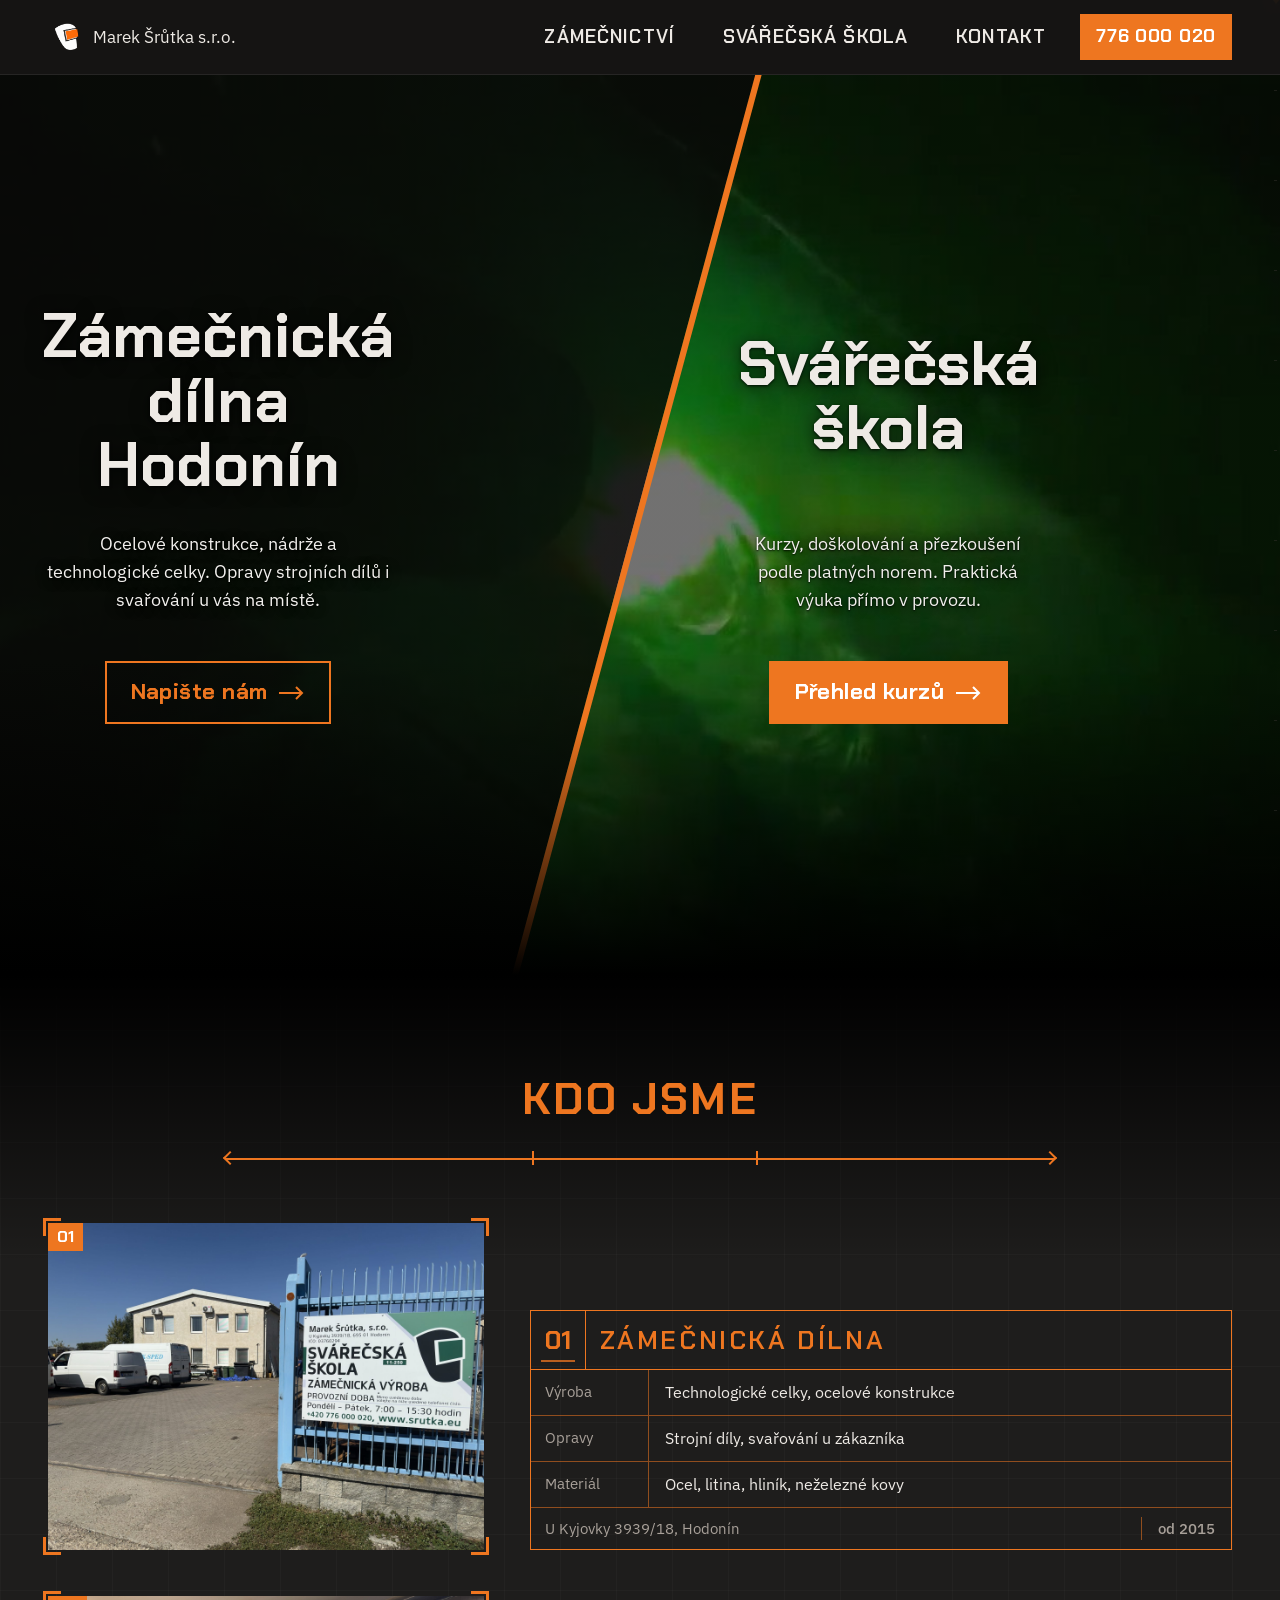
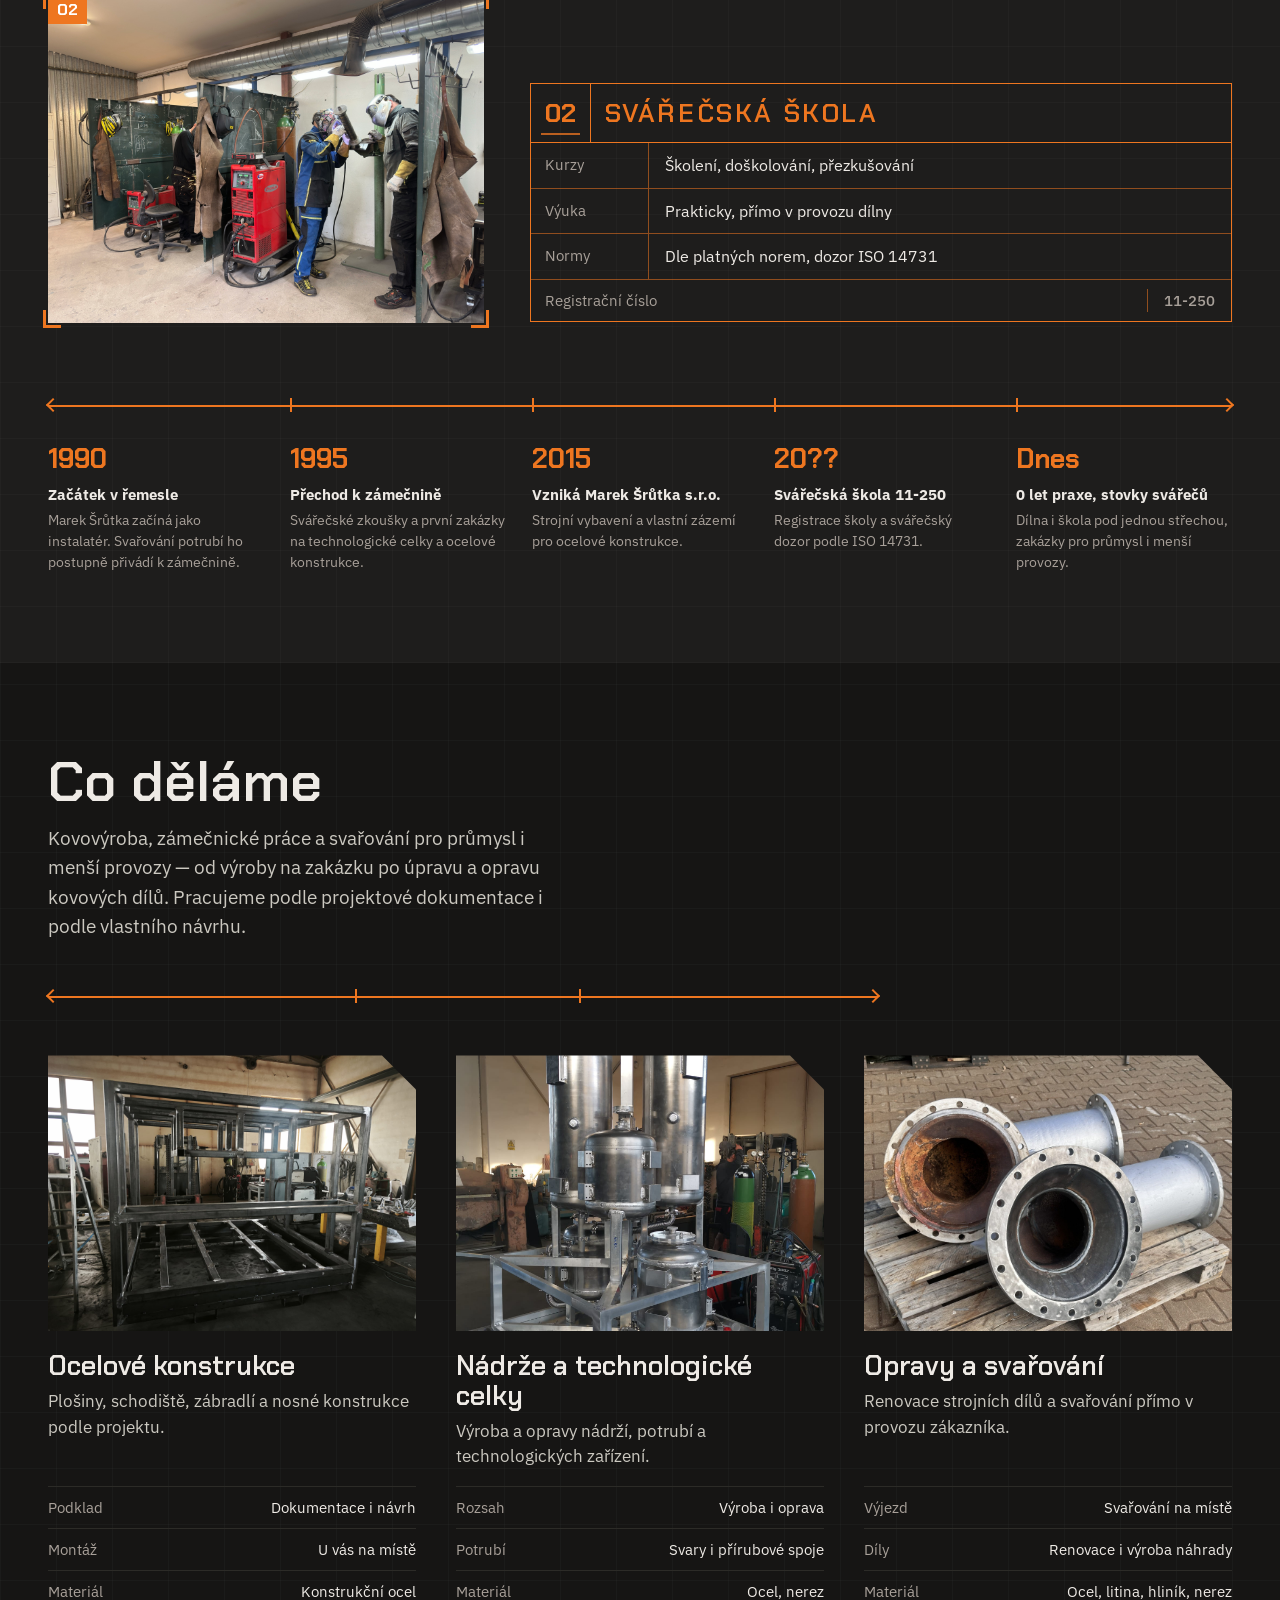
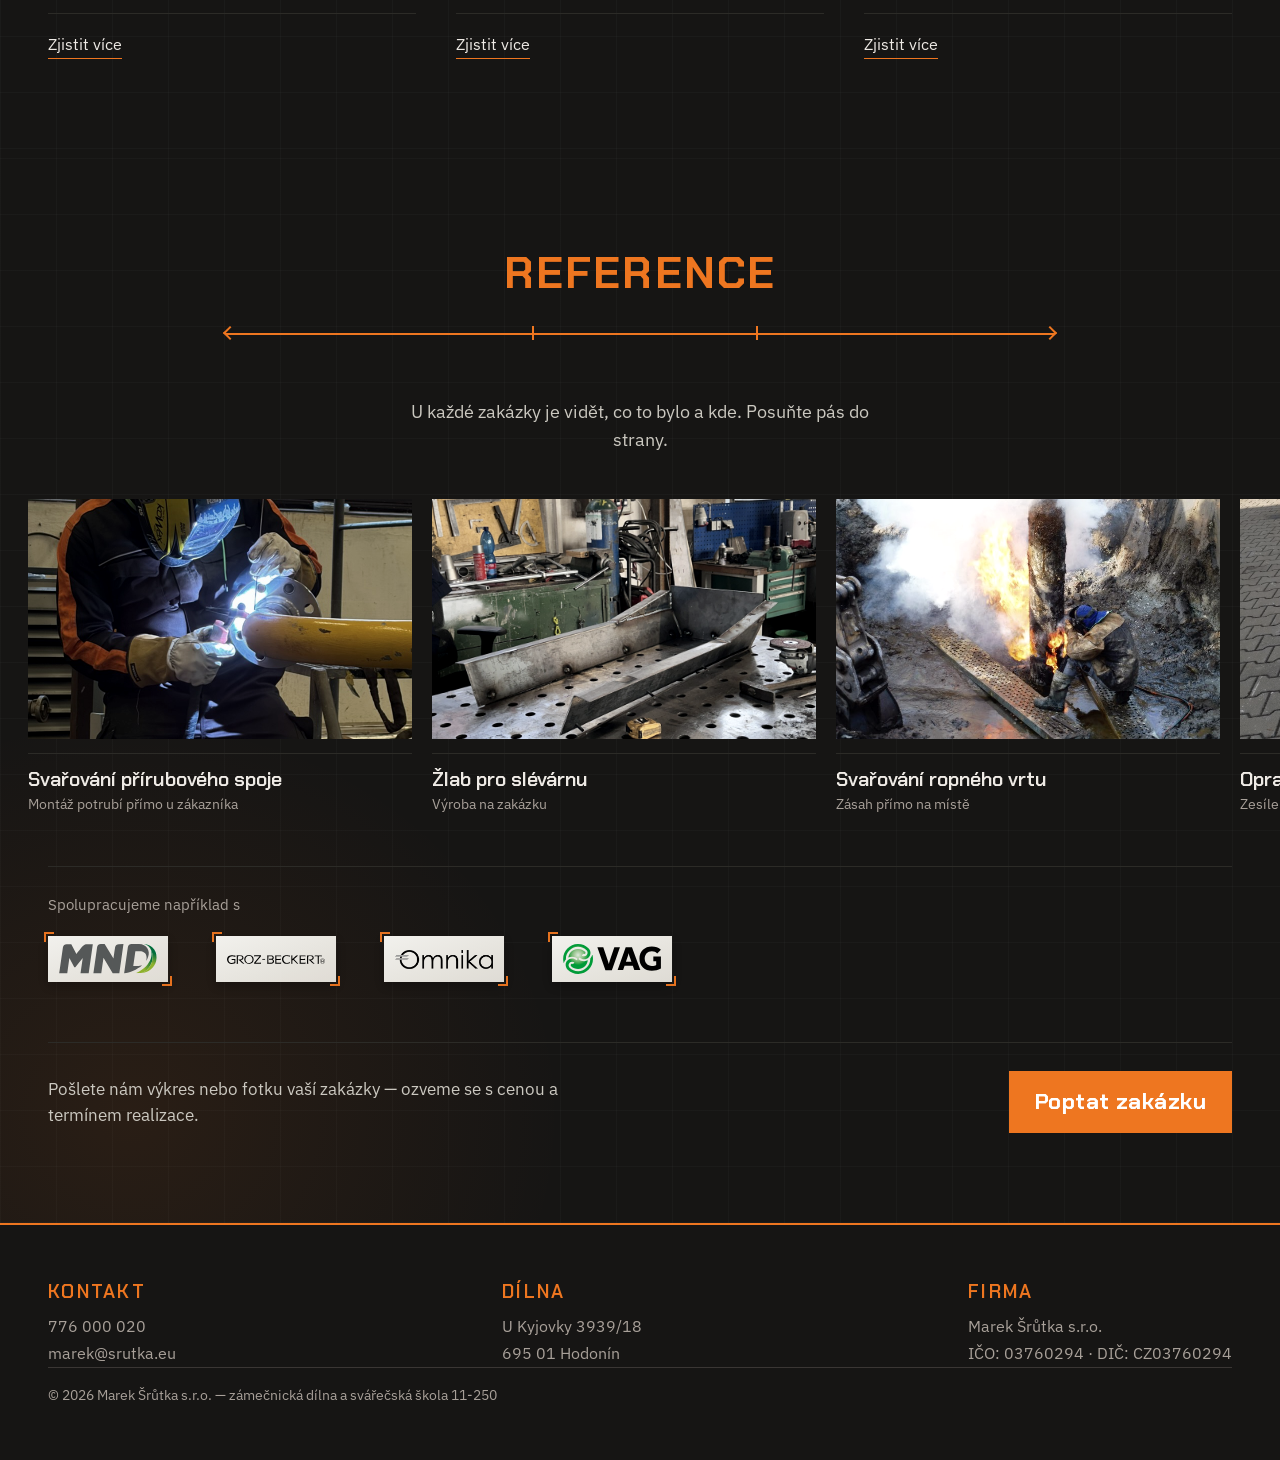
==== index.html @ 98b5f613 "Uklidit img/ a odstranit mrtvý kód - Smazat přesné duplicity souborů (nadrze.jpg, oprava-dilu.jpg,  " ====
<!DOCTYPE html>
<html lang="cs">
<head>
<meta charset="utf-8">
<meta name="viewport" content="width=device-width, initial-scale=1, viewport-fit=cover">
<title>Zámečnictví a svářečská škola Hodonín | Šrůtka</title>
<meta name="description" content="Kovovýroba a zámečnické práce v Hodoníně — ocelové konstrukce, svařování, opravy dílů. Svářečská škola 11-250: kurzy pro svářeče.">
<link rel="canonical" href="https://www.srutka.eu/">
<meta name="theme-color" content="#161514">
<link rel="icon" type="image/png" href="img/Logo.png">

<meta property="og:type" content="website">
<meta property="og:site_name" content="Marek Šrůtka s.r.o.">
<meta property="og:locale" content="cs_CZ">
<meta property="og:url" content="https://www.srutka.eu/">
<meta property="og:title" content="Zámečnictví a svářečská škola Hodonín | Šrůtka">
<meta property="og:description" content="Kovovýroba a zámečnické práce v Hodoníně — ocelové konstrukce, svařování, opravy dílů. Svářečská škola 11-250: kurzy pro svářeče.">
<meta property="og:image" content="https://www.srutka.eu/img/Logo.png">
<meta name="twitter:card" content="summary">
<meta name="twitter:title" content="Zámečnictví a svářečská škola Hodonín | Šrůtka">
<meta name="twitter:description" content="Kovovýroba a zámečnické práce v Hodoníně — ocelové konstrukce, svařování, opravy dílů. Svářečská škola 11-250: kurzy pro svářeče.">
<meta name="twitter:image" content="https://www.srutka.eu/img/Logo.png">

<!-- Cloudflare Web Analytics -->
<script type='module' src='https://static.cloudflareinsights.com/beacon.min.js' data-cf-beacon='{"token": "bf1dea98ed0c44e6bbb9d6b60c8ca3b7"}'></script>
<!-- End Cloudflare Web Analytics -->

<link rel="preconnect" href="https://fonts.googleapis.com">
<link rel="preconnect" href="https://fonts.gstatic.com" crossorigin>
<link href="https://fonts.googleapis.com/css2?family=Chakra+Petch:wght@500;600;700&family=IBM+Plex+Sans:wght@400;500;600;700&display=swap" rel="stylesheet">

<link rel="stylesheet" href="css/style.css?v=37">

<script type="application/ld+json">
{
  "@context": "https://schema.org",
  "@type": "LocalBusiness",
  "@id": "https://www.srutka.eu/#organizace",
  "name": "Marek Šrůtka s.r.o.",
  "description": "Zámečnická dílna a svářečská škola v Hodoníně — ocelové konstrukce, nádrže a technologické celky, opravy strojních dílů, svařování u zákazníka, svářečské kurzy a zkoušky.",
  "url": "https://www.srutka.eu/",
  "telephone": "+420776000020",
  "email": "marek@srutka.eu",
  "image": "https://www.srutka.eu/img/Logo.png",
  "logo": "https://www.srutka.eu/img/Logo.png",
  "address": {
    "@type": "PostalAddress",
    "streetAddress": "U Kyjovky 3939/18",
    "addressLocality": "Hodonín",
    "postalCode": "695 01",
    "addressCountry": "CZ"
  },
  "geo": {
    "@type": "GeoCoordinates",
    "latitude": 48.845767909549245,
    "longitude": 17.090495115853198
  },
  "openingHoursSpecification": [
    {
      "@type": "OpeningHoursSpecification",
      "dayOfWeek": ["Monday", "Tuesday", "Wednesday", "Thursday", "Friday"],
      "opens": "07:00",
      "closes": "15:30"
    }
  ],
  "areaServed": [
    { "@type": "City", "name": "Hodonín" },
    { "@type": "City", "name": "Kyjov" },
    { "@type": "City", "name": "Břeclav" },
    { "@type": "City", "name": "Veselí nad Moravou" },
    { "@type": "City", "name": "Strážnice" },
    { "@type": "City", "name": "Dubňany" },
    { "@type": "City", "name": "Ratíškovice" }
  ],
  "founder": {
    "@type": "Person",
    "name": "Marek Šrůtka",
    "jobTitle": "Jednatel, mezinárodní svářečský technolog (IWT)"
  },
  "foundingDate": "2015",
  "taxID": "03760294",
  "vatID": "CZ03760294",
  "contactPoint": [
    {
      "@type": "ContactPoint",
      "telephone": "+420776000020",
      "email": "marek@srutka.eu",
      "contactType": "jednatel, vedoucí svářečské školy",
      "areaServed": "CZ",
      "availableLanguage": "Czech"
    },
    {
      "@type": "ContactPoint",
      "telephone": "+420728161442",
      "email": "radek.miklica@srutka.eu",
      "contactType": "vedoucí výroby",
      "areaServed": "CZ",
      "availableLanguage": "Czech"
    }
  ]
}
</script>
</head>

<body>

<div class="scroll-kota" aria-hidden="true">
  <div class="scroll-kota-track"></div>
  <div class="scroll-kota-fill"></div>
</div>

<header class="site-header">
  <div class="wrap header-inner">

    <a class="brand" href="#top">
      <img class="brand-mark" src="img/Logo.png" alt="Marek Šrůtka s.r.o.">
      <span>Marek Šrůtka<span class="brand-suffix"> s.r.o.</span></span>
    </a>

    <a class="phone" href="tel:+420776000020">776&nbsp;000&nbsp;020</a>

    <button class="nav-toggle" aria-expanded="false" aria-controls="nav">
      <span></span>
      <span class="visually-hidden">Menu</span>
    </button>

    <nav class="nav" id="nav">
      <a href="index.html#zamecnictvi">Zámečnictví</a>
      <a href="svarecska-skola.html">Svářečská škola</a>
      <a href="kontakt.html">Kontakt</a>
      <svg class="nav-dim" aria-hidden="true" focusable="false"></svg>
    </nav>

  </div>
</header>

<main id="top">

  <!-- ===================== HERO ===================== -->
  <section class="hero">
    <video class="hero-video" autoplay muted loop playsinline preload="auto" poster="img/hero-poster.jpg" src="img/0903_web.mp4"></video>
    <div class="hero-shade" aria-hidden="true"></div>
    <div class="wrap hero-inner">

      <div class="hero-col">
        <h1>Zámečnická dílna Hodonín</h1>
        <p>Ocelové konstrukce, nádrže a technologické celky. Opravy strojních dílů i svařování u vás na místě.</p>
        <a class="btn btn--ghost" href="kontakt.html">
          Napište nám
          <svg width="26" height="14" viewBox="0 0 26 14" fill="none" aria-hidden="true">
            <path d="M0 7h23M17 1l6 6-6 6" stroke="currentColor" stroke-width="2"/>
          </svg>
        </a>
      </div>

      <div class="hero-col hero-col--right">
        <h2>Svářečská škola</h2>
        <p>Kurzy, doškolování a přezkoušení podle platných norem. Praktická výuka přímo v provozu.</p>
        <a class="btn btn--solid" href="svarecska-skola.html">
          Přehled kurzů
          <svg width="26" height="14" viewBox="0 0 26 14" fill="none" aria-hidden="true">
            <path d="M0 7h23M17 1l6 6-6 6" stroke="currentColor" stroke-width="2"/>
          </svg>
        </a>
      </div>

    </div>
  </section>

  <!-- ===================== KDO JSME ===================== -->
  <section class="section about">
    <div class="wrap">

      <h2 class="section-title">Kdo jsme</h2>
      <div class="ruler" aria-hidden="true"><i></i><i></i><i></i><i></i><span class="arrow"></span></div>

      <div class="about-grid">

        <div class="about-photos">
          <figure class="shot">
            <span class="num">01</span>
            <span class="corner tl"></span><span class="corner tr"></span>
            <span class="corner bl"></span><span class="corner br"></span>
            <div class="frame">
              <img src="img/dilna.jpg" alt="Vjezd do areálu Marek Šrůtka s.r.o. v Hodoníně">
            </div>
          </figure>

          <figure class="shot">
            <span class="num">02</span>
            <span class="corner tl"></span><span class="corner tr"></span>
            <span class="corner bl"></span><span class="corner br"></span>
            <div class="frame">
              <img src="img/skola.jpg" alt="Svařovací pracoviště svářečské školy 11-250">
            </div>
          </figure>
        </div>

        <div class="about-specs">

          <div class="spec">
            <div class="spec-head">
              <span class="n">01</span>
              <h3>Zámečnická dílna</h3>
            </div>
            <dl>
              <div class="spec-row"><dt>Výroba</dt><dd>Technologické celky, ocelové konstrukce</dd></div>
              <div class="spec-row"><dt>Opravy</dt><dd>Strojní díly, svařování u zákazníka</dd></div>
              <div class="spec-row"><dt>Materiál</dt><dd>Ocel, litina, hliník, neželezné kovy</dd></div>
            </dl>
            <div class="spec-foot">
              <span>U Kyjovky 3939/18, Hodonín</span>
              <b>od 2015</b>
            </div>
          </div>

          <div class="spec">
            <div class="spec-head">
              <span class="n">02</span>
              <h3>Svářečská škola</h3>
            </div>
            <dl>
              <div class="spec-row"><dt>Kurzy</dt><dd>Školení, doškolování, přezkušování</dd></div>
              <div class="spec-row"><dt>Výuka</dt><dd>Prakticky, přímo v provozu dílny</dd></div>
              <div class="spec-row"><dt>Normy</dt><dd>Dle platných norem, dozor ISO 14731</dd></div>
            </dl>
            <div class="spec-foot">
              <span>Registrační číslo</span>
              <b>11-250</b>
            </div>
          </div>

        </div>
      </div>

      <!-- ---------- časová osa ---------- -->
      <div class="timeline">
        <div class="timeline-axis" aria-hidden="true"><i></i><i></i><i></i><i></i><i></i><span class="arrow"></span></div>
        <ol class="timeline-items">
          <li>
            <h3>1990</h3>
            <strong>Začátek v řemesle</strong>
            <p>Marek Šrůtka začíná jako instalatér. Svařování potrubí ho postupně přivádí k zámečnině.</p>
          </li>
          <li>
            <h3>1995</h3>
            <strong>Přechod k zámečnině</strong>
            <p>Svářečské zkoušky a první zakázky na technologické celky a ocelové konstrukce.</p>
          </li>
          <li>
            <h3>2015</h3>
            <strong>Vzniká Marek Šrůtka s.r.o.</strong>
            <p>Strojní vybavení a vlastní zázemí pro ocelové konstrukce.</p>
          </li>
          <li>
            <h3>20??</h3>
            <strong>Svářečská škola 11-250</strong>
            <p>Registrace školy a svářečský dozor podle ISO 14731.</p>
          </li>
          <li>
            <h3>Dnes</h3>
            <strong><span class="count-up" data-target="36">36</span> let praxe, stovky svářečů</strong>
            <p>Dílna i škola pod jednou střechou, zakázky pro průmysl i menší provozy.</p>
          </li>
        </ol>
      </div>

    </div>
  </section>

  <!-- ===================== CO DĚLÁME ===================== -->
  <section class="work" id="zamecnictvi">
    <div class="wrap">

      <div class="work-head">
        <h2>Co děláme</h2>
        <p>Kovovýroba, zámečnické práce a svařování pro průmysl i menší provozy — od výroby na zakázku po úpravu a opravu kovových dílů. Pracujeme podle projektové dokumentace i podle vlastního návrhu.</p>
      </div>

      <div class="ruler" aria-hidden="true"><i></i><i></i><i></i><i></i><span class="arrow"></span></div>

      <div class="work-grid">

        <article class="work-item">
          <div class="work-shot">
            <img src="img/konstrukce.jpg" alt="Svařovaný ocelový rám vyrobený na zakázku">
          </div>
          <h3>Ocelové konstrukce</h3>
          <p>Plošiny, schodiště, zábradlí a nosné konstrukce podle projektu.</p>
          <ul class="specs">
            <li>Podklad <span>Dokumentace i návrh</span></li>
            <li>Montáž <span>U vás na místě</span></li>
            <li>Materiál <span>Konstrukční ocel</span></li>
          </ul>
          <a class="work-more" href="ocelove-konstrukce-a-nadrze.html">Zjistit více</a>
        </article>

        <article class="work-item">
          <div class="work-shot">
            <img src="img/tlakova-nadoba.jpg" alt="Tlaková nádoba — technologický celek vyrobený na zakázku">
          </div>
          <h3>Nádrže a technologické celky</h3>
          <p>Výroba a opravy nádrží, potrubí a technologických zařízení.</p>
          <ul class="specs">
            <li>Rozsah <span>Výroba i oprava</span></li>
            <li>Potrubí <span>Svary i přírubové spoje</span></li>
            <li>Materiál <span>Ocel, nerez</span></li>
          </ul>
          <a class="work-more" href="ocelove-konstrukce-a-nadrze.html">Zjistit více</a>
        </article>

        <article class="work-item">
          <div class="work-shot">
            <img src="img/opravy.jpg" alt="Renovace strojního dílu svařováním">
          </div>
          <h3>Opravy a svařování</h3>
          <p>Renovace strojních dílů a svařování přímo v provozu zákazníka.</p>
          <ul class="specs">
            <li>Výjezd <span>Svařování na místě</span></li>
            <li>Díly <span>Renovace i výroba náhrady</span></li>
            <li>Materiál <span>Ocel, litina, hliník, nerez</span></li>
          </ul>
          <a class="work-more" href="svarovani-a-opravy.html">Zjistit více</a>
        </article>

      </div>

    </div>
  </section>

  <!-- ===================== REFERENCE ===================== -->
  <section class="section references" id="reference">
    <div class="wrap">
      <h2 class="section-title">Reference</h2>
      <div class="ruler" aria-hidden="true"><i></i><i></i><i></i><i></i><span class="arrow"></span></div>
      <p class="ref-lede">U každé zakázky je vidět, co to bylo a kde. Posuňte pás do strany.</p>
    </div>

    <div class="ref-strip">

      <article class="ref-job">
        <div class="ref-frame">
          <img src="img/svarovani-priruby.jpg" alt="Svařování přírubového spoje na potrubí u zákazníka">
        </div>
        <div class="ref-cap">
          <div>
            <h3>Svařování přírubového spoje</h3>
            <p>Montáž potrubí přímo u zákazníka</p>
          </div>
        </div>
      </article>

      <article class="ref-job">
        <div class="ref-frame">
          <img src="img/ref-2.jpg" alt="Ocelový žlab pro slévárnu vyrobený na zakázku">
        </div>
        <div class="ref-cap">
          <div>
            <h3>Žlab pro slévárnu</h3>
            <p>Výroba na zakázku</p>
          </div>
        </div>
      </article>

      <article class="ref-job">
        <div class="ref-frame">
          <img src="img/635749081_18379328938080403_7987225280444223708_n.jpg" alt="Svařování ropného vrtu na místě">
        </div>
        <div class="ref-cap">
          <div>
            <h3>Svařování ropného vrtu</h3>
            <p>Zásah přímo na místě</p>
          </div>
        </div>
      </article>

      <article class="ref-job">
        <div class="ref-frame">
          <img src="img/ref-5.jpg" alt="Zpevněná a opravená lžíce bagru">
        </div>
        <div class="ref-cap">
          <div>
            <h3>Oprava lžíce bagru</h3>
            <p>Zesílení a oprava opotřebené lžíce</p>
          </div>
        </div>
      </article>

      <article class="ref-job">
        <div class="ref-frame">
          <img src="img/svarovani-v-terenu.jpg" alt="Svařování potrubí v terénu na místě">
        </div>
        <div class="ref-cap">
          <div>
            <h3>Svařování v terénu</h3>
            <p>Zásah přímo na místě</p>
          </div>
        </div>
      </article>

    </div>

    <div class="wrap">

      <div class="ref-logos">
        <p>Spolupracujeme například s</p>
        <div class="ref-logo-row">
          <div class="ref-logo"><img src="img/logo-1.svg" alt="MND"></div>
          <div class="ref-logo"><img src="img/logo-2.svg" alt="Groz-Beckert"></div>
          <div class="ref-logo"><img src="img/logo-3.png" alt="Omnika"></div>
          <div class="ref-logo"><img src="img/logo-4.svg" alt="VAG"></div>

        </div>
      </div>

      <div class="work-foot">
        <p>Pošlete nám výkres nebo fotku vaší zakázky — ozveme se s cenou a termínem realizace.</p>
        <a class="btn btn--solid btn-kota" href="kontakt.html">Poptat zakázku<svg class="btn-dim" aria-hidden="true" focusable="false"></svg></a>
      </div>

    </div>
  </section>

</main>

<!-- ===================== PATIČKA ===================== -->
<footer class="site-footer" id="kontakt">
  <div class="wrap">
    <div class="footer-inner">

      <div>
        <h4>Kontakt</h4>
        <p>
          <a href="tel:+420776000020">776 000 020</a><br>
          <a href="mailto:marek@srutka.eu">marek@srutka.eu</a>
        </p>
      </div>

      <div>
        <h4>Dílna</h4>
        <p>U Kyjovky 3939/18<br>695 01 Hodonín</p>
      </div>

      <div>
        <h4>Firma</h4>
        <p>Marek Šrůtka s.r.o.<br>IČO: 03760294 · DIČ: CZ03760294</p>
      </div>

    </div>
    <p class="copyright">© <span id="year">2026</span> Marek Šrůtka s.r.o. — zámečnická dílna a svářečská škola 11-250</p>
  </div>
</footer>

<script src="js/script.js?v=37"></script>

</body>
</html>
---- css/style.css ----
/* ============================================================
   TOKENY
   Psáno mobile-first: základ = telefon, media queries přidávají.
   ============================================================ */
:root{
  --bg:          #1e1d1c;
  --bg-deep:     #161514;
  --bg-panel:    #262422;
  --orange:      #ee7620;
  --orange-dark: #c85f16;
  --text:        #eeeae5;
  --text-dim:    #a8a099;
  --line:        #3a3634;
  --line-soft:   #2c2b27;
  --panel:       #171714;
  --body-dim:    #cbc8c0;

  --maxw: 1160px;
  --gutter: clamp(16px, 4.5vw, 28px);
  --section-y: clamp(52px, 9vw, 90px);
  --header-h: 62px;

  --f-head: "Chakra Petch", "Consolas", monospace;
  --f-body: "IBM Plex Sans", system-ui, -apple-system, "Segoe UI", sans-serif;
}

*,*::before,*::after{ box-sizing:border-box; }

html{
  scroll-behavior:smooth;
  -webkit-text-size-adjust:100%;
}
@media (prefers-reduced-motion:reduce){
  html{ scroll-behavior:auto; }
  *{ animation:none !important; transition:none !important; }
}

body{
  margin:0;
  overflow-x:hidden;              /* pojistka proti vodorovnému posuvu */
  background:var(--bg);
  color:var(--text);
  font-family:var(--f-body);
  font-size:clamp(16px, 15.2px + .25vw, 17px);
  line-height:1.55;
  -webkit-font-smoothing:antialiased;
  overflow-wrap:break-word;       /* dlouhá slova nerozbijí layout */
}

img{ max-width:100%; height:auto; display:block; }
a{ color:inherit; }

:focus-visible{
  outline:2px solid var(--orange);
  outline-offset:3px;
}

/* kotvy nezajedou pod sticky hlavičku */
[id]{ scroll-margin-top:calc(var(--header-h) + 12px); }

.wrap{
  width:100%;
  max-width:var(--maxw);
  margin-inline:auto;
  padding-inline:var(--gutter);
}

/* prvky v gridu se smí zmenšit pod svůj obsah */
.hero-inner > *, .about-grid > *, .work-grid > *, .timeline-items > *{ min-width:0; }

.section{ padding-block:var(--section-y); }

.visually-hidden{
  position:absolute; width:1px; height:1px;
  margin:-1px; padding:0; overflow:hidden;
  clip:rect(0 0 0 0); white-space:nowrap; border:0;
}

/* ============================================================
   HLAVIČKA
   ============================================================ */
.site-header{
  position:sticky;
  top:0;
  z-index:50;
  background:rgba(22,21,20,.94);
  backdrop-filter:blur(8px);
  border-bottom:1px solid rgba(255,255,255,.07);
  padding-top:env(safe-area-inset-top);
}
.header-inner{
  display:flex;
  align-items:center;
  gap:10px;
  min-height:var(--header-h);
  flex-wrap:wrap;
}

.brand{
  display:flex;
  align-items:center;
  gap:9px;
  text-decoration:none;
  margin-right:auto;
  font-size:15px;
  line-height:1.1;
}
.brand-mark{ width:32px; height:32px; flex:none; object-fit:contain; }
.brand-suffix{ display:none; }

.phone{
  background:var(--orange);
  color:#fff;
  font-family:var(--f-head);
  font-weight:700;
  font-size:16px;
  letter-spacing:.04em;
  text-decoration:none;
  padding:9px 13px;
  white-space:nowrap;
  min-height:40px;
  display:inline-flex;
  align-items:center;
}
.phone:hover,.phone:focus-visible{ background:var(--orange-dark); }

.nav-toggle{
  width:44px; height:40px;          /* pohodlný cíl pro prst */
  flex:none;
  background:none;
  border:1px solid var(--line);
  color:var(--text);
  cursor:pointer;
  padding:0;
  position:relative;
}
.nav-toggle span{
  display:block;
  width:20px; height:2px;
  background:currentColor;
  margin-inline:auto;
}
.nav-toggle span::before,
.nav-toggle span::after{
  content:"";
  position:absolute;
  left:50%; margin-left:-10px;
  width:20px; height:2px;
  background:currentColor;
}
.nav-toggle span::before{ top:12px; }
.nav-toggle span::after{ bottom:12px; }

.nav{
  position:relative;
  order:5;
  flex-basis:100%;
  display:none;
  flex-direction:column;
  gap:0;
  padding-bottom:12px;
  border-top:1px solid var(--line);
  margin-top:2px;
}
.nav[data-open="true"]{ display:flex; }
.nav a{
  font-family:var(--f-head);
  font-weight:600;
  font-size:20px;
  letter-spacing:.06em;
  text-transform:uppercase;
  text-decoration:none;
  padding:13px 4px;               /* velké tap targety */
  border-bottom:1px solid rgba(255,255,255,.05);
}
.nav a:last-child{ border-bottom:0; }
.nav a[aria-current="page"]{ color:var(--orange); }

/* ============================================================
   HERO — na mobilu vodorovné dělení, od 900px diagonála
   ============================================================ */
.hero{
  position:relative;
  min-height:100vh;
  display:flex;
  align-items:center;
  background:var(--bg-deep);
  overflow:hidden;
  isolation:isolate;
}
.hero-video{                        /* video na pozadí hera */
  position:absolute; inset:0;
  z-index:-4;
  width:100%; height:100%;
  object-fit:cover;
}
.hero-shade{                        /* černý shade na straně Zámečnická dílna, odděluje obě strany (jen desktop, viz ≥900px) */
  display:none;
  position:absolute; inset:0;
  z-index:-3;
  background:rgb(8, 8, 8, 0.80);
}
.hero::before{                      /* rovnoměrný tmavý tón přes celé video, černá zabírá větší část dole (přechod do další sekce) */
  content:"";
  position:absolute; inset:0;
  z-index:-2;
  background:linear-gradient(180deg, rgba(10,9,8,.5) 0%, rgba(10,9,8,.5) 65%, #000 100%);
}
.hero::after{                       /* oranžová hrana, dole přechází do černé (jen desktop, viz ≥900px) */
  content:"";
  display:none;
  position:absolute; inset:0;
  z-index:-1;
  background:linear-gradient(180deg, var(--orange) 0%, var(--orange) 72%, #000 100%);
}
/* na mobilu (svislé řazení) drží dělení přímo bloky, ne pevné % výšky celého hera */
.hero-col:not(.hero-col--right){
  background:rgba(6,6,5,.55);
}
.hero-col--right{
  border-top:2px solid var(--orange);
  padding-top:clamp(28px, 7vw, 44px);
}

.hero-inner{
  display:grid;
  gap:clamp(48px, 11vw, 72px);
  padding-block:clamp(44px, 9vw, 60px) clamp(56px, 11vw, 80px);
}
.hero-col{
  display:flex;
  flex-direction:column;
  align-items:center;
  justify-content:center;
  text-align:center;
  padding: 10px;
}
.hero h1,
.hero h2{
  font-family:var(--f-head);
  font-weight:700;
  font-size:clamp(34px, 8.6vw, 62px);
  line-height:1.04;
  margin:0 0 12px;
  text-wrap:balance;
  text-shadow:0 2px 18px rgba(0,0,0,.7), 0 1px 3px rgba(0,0,0,.8);
}
.hero p{
  margin:0 0 28px;
  max-width:34ch;
  color:#f1efec;
  font-size:clamp(16px, 15px + .4vw, 18px);
  text-shadow:0 2px 12px rgba(0,0,0,.75), 0 1px 2px rgba(0,0,0,.85);
}

.btn{
  display:inline-flex;
  align-items:center;
  justify-content:center;
  gap:12px;
  font-family:var(--f-head);
  font-weight:700;
  font-size:clamp(18px, 17px + .5vw, 22px);
  letter-spacing:.02em;
  text-decoration:none;
  padding:12px 24px;
  min-height:48px;
  border:2px solid var(--orange);
  transition:background .18s ease, color .18s ease;
}
.btn svg{ flex:none; }
.btn--ghost{ color:var(--orange); background:transparent; }
.btn--ghost:hover,.btn--ghost:focus-visible{ background:var(--orange); color:#fff; }
.btn--solid{ color:#fff; background:var(--orange); }
.btn--solid:hover,.btn--solid:focus-visible{ background:var(--orange-dark); border-color:var(--orange-dark); }

/* ============================================================
   NADPISY SEKCÍ
   ============================================================ */
.section-title{
  font-family:var(--f-head);
  font-weight:700;
  font-size:clamp(28px, 6.4vw, 44px);
  letter-spacing:.05em;
  text-transform:uppercase;
  color:var(--orange);
  text-align:center;
  margin:0;
}

.ruler{
  margin:18px auto clamp(36px, 7vw, 58px);
  max-width:min(830px, 100%);
  height:14px;
  position:relative;
}
.ruler::before{
  content:"";
  position:absolute; left:0; right:0; top:50%;
  height:2px; background:var(--orange);
}
.ruler i{
  position:absolute; top:0; bottom:0;
  width:2px; background:var(--orange);
}
.ruler i:nth-child(2){ left:37%; }
.ruler i:nth-child(3){ left:64%; }
.ruler i:nth-child(1),
.ruler i:nth-child(4){ display:none; }
/* šipky na koncích — plné trojúhelníky (border trik) */
.ruler::after,
.ruler .arrow{
  content:"";
  position:absolute;
  top:50%;
  width:10px;
  height:10px;
  border-top:2px solid var(--orange);
  border-right:2px solid var(--orange);
}
.ruler::after{ left:0; transform:translateY(-50%) rotate(-135deg); }
.ruler .arrow{ right:0; transform:translateY(-50%) rotate(45deg); }

/* ============================================================
   KDO JSME
   ============================================================ */
.about{
  background:
    linear-gradient(180deg, #000 0%, transparent 100%) top / 100% 32vh no-repeat,
    repeating-linear-gradient(0deg, rgba(255,255,255,.022) 0 1px, transparent 1px 56px),
    repeating-linear-gradient(90deg, rgba(255,255,255,.022) 0 1px, transparent 1px 56px),
    var(--bg);
}

.about-grid{
  display:grid;
  gap:clamp(30px, 6vw, 46px);
}

/* fotky s rohovými značkami */
.about-photos{
  display:grid;
  gap:clamp(22px, 5vw, 34px);
}

/* na telefonu (pod tabletovým 2sloupcovým zobrazením fotek) chceme foto 01 hned nad tabulkou 01, foto 02 nad tabulkou 02 */
@media (max-width:619px){
  .about-photos, .about-specs{ display:contents; }
  .about-photos > .shot:nth-child(1){ order:1; }
  .about-specs > .spec:nth-child(1){ order:2; }
  .about-photos > .shot:nth-child(2){ order:3; }
  .about-specs > .spec:nth-child(2){ order:4; }
  .spec{ margin-bottom:0; }
}
.shot{ position:relative; margin:0; will-change:transform; }
/* jemný 3D náklon podle pozice myši — jen zařízení se skutečnou myší, viz js/script.js */
.shot .frame{
  aspect-ratio:4/3;
  background:#2c2926 url("data:image/svg+xml,%3Csvg xmlns='http://www.w3.org/2000/svg' width='8' height='8'%3E%3Cpath d='M0 8L8 0' stroke='%23383431' stroke-width='1'/%3E%3C/svg%3E");
  display:grid;
  place-items:center;
  color:#6d665f;
  font-size:13px;
  letter-spacing:.08em;
  text-transform:uppercase;
  overflow:hidden;
}
.shot img{ width:100%; height:100%; object-fit:cover; }
.shot .num{
  position:absolute; top:0; left:0;
  background:var(--orange);
  color:#fff;
  font-family:var(--f-head);
  font-weight:700;
  font-size:16px;
  line-height:1;
  padding:6px 9px;
  z-index:2;
}
.shot .corner{
  position:absolute;
  width:18px; height:18px;
  border:3px solid var(--orange);
  pointer-events:none;
}
.shot .corner.tl{ top:-5px; left:-5px; border-right:0; border-bottom:0; }
.shot .corner.tr{ top:-5px; right:-5px; border-left:0; border-bottom:0; }
.shot .corner.bl{ bottom:-5px; left:-5px; border-right:0; border-top:0; }
.shot .corner.br{ bottom:-5px; right:-5px; border-left:0; border-top:0; }

/* specifikační tabulky */
.spec{
  border:1px solid var(--orange);
  margin-bottom:22px;
}
.spec:last-child{ margin-bottom:0; }

.spec-head{
  display:flex;
  align-items:stretch;
  border-bottom:1px solid var(--orange);
}
.spec-head .n{
  position:relative;
  font-family:var(--f-head);
  font-weight:700;
  font-size:clamp(20px, 5vw, 26px);
  color:var(--orange);
  padding:9px 14px;
  border-right:1px solid var(--orange);
  display:flex; align-items:center;
  flex:none;
}
/* podtržítková kótovací linka se "dokreslí" zleva při scrollu — viz js/script.js */
.spec-head .n::after{
  content:"";
  position:absolute;
  left:10px; right:10px; bottom:7px;
  height:2px;
  background:var(--orange);
  opacity:.75;
  transform:scaleX(1);
  transform-origin:left;
}
/* bez JS / s reduced-motion zůstává linka rovnou plná; jinak se armuje do skrytého stavu a dokreslí při scrollu */
.spec-head .n.reveal-armed::after{
  transform:scaleX(0);
  transition:transform .5s cubic-bezier(.22,.9,.3,1);
}
.spec-head .n.reveal-armed.reveal-in::after{ transform:scaleX(1); }
.spec-head h3{
  margin:0;
  padding:9px 14px;
  font-family:var(--f-head);
  font-weight:600;
  font-size:clamp(19px, 4.6vw, 26px);
  letter-spacing:.1em;
  text-transform:uppercase;
  color:var(--orange);
}

.spec dl{ margin:0; }

/* na nejužších displejích popisek nad hodnotou, jinak dva sloupce */
.spec-row{
  padding:9px 14px;
  border-bottom:1px solid rgba(238,118,32,.55);
}
.spec-row dt{
  font-size:13px;
  letter-spacing:.06em;
  text-transform:uppercase;
  color:var(--text-dim);
  margin-bottom:2px;
}
.spec-row dd{ margin:0; font-size:16px; }

.spec-foot{
  display:flex;
  flex-wrap:wrap;
  justify-content:space-between;
  align-items:center;
  gap:6px 16px;
  padding:9px 14px;
  color:var(--text-dim);
  font-size:15px;
}
.spec-foot b{ font-weight:500; white-space:nowrap; }

/* ============================================================
   ČASOVÁ OSA — na mobilu svislá, od 900px vodorovná
   ============================================================ */
.timeline{ margin-top:clamp(44px, 9vw, 76px); }
.timeline-axis{ display:none; }

.timeline-items{
  list-style:none;
  margin:0;
  padding:0 0 0 24px;
  border-left:2px solid var(--orange);
  display:grid;
  gap:30px;
}
.timeline-items li{ position:relative; }
.timeline-items li::before{
  content:"";
  position:absolute;
  left:-31px; top:9px;
  width:12px; height:12px;
  background:var(--orange);
}
.timeline-items h3{
  font-family:var(--f-head);
  font-weight:700;
  font-size:clamp(24px, 6vw, 27px);
  color:var(--orange);
  margin:0 0 3px;
}
.timeline-items strong{
  display:block;
  font-size:15px;
  font-weight:700;
  margin-bottom:3px;
}
.timeline-items p{
  margin:0;
  font-size:14px;
  line-height:1.5;
  max-width:46ch;
  color:var(--text-dim);
}

/* ============================================================
   CO DĚLÁME
   ============================================================ */
.work{
  background:
    repeating-linear-gradient(0deg, rgba(255,255,255,.022) 0 1px, transparent 1px 56px),
    repeating-linear-gradient(90deg, rgba(255,255,255,.022) 0 1px, transparent 1px 56px),
    var(--bg-deep);
  padding-block:var(--section-y);
}

.work-head{
  max-width:52ch;
  margin-bottom:clamp(28px, 6vw, 48px);
}
.work-head h2{
  font-family:var(--f-head);
  font-weight:600;
  font-size:clamp(32px, 7.2vw, 56px);
  line-height:1.02;
  margin:0 0 14px;
  text-wrap:balance;
}
.work-head p{
  margin:0;
  color:var(--body-dim);
  font-size:clamp(17px, 16px + .5vw, 19px);
}

/* nadpis "Co děláme" je zarovnaný doleva, takže i ruler pod ním necháme u levého okraje */
.work .ruler{
  margin-left:0;
  margin-right:auto;
  margin-bottom:clamp(32px, 6vw, 52px);
}

.work-grid{
  display:grid;
  gap:48px 40px;
}

.work-item{
  display:flex;
  flex-direction:column;
}

/* zkosený roh — stejný motiv jako řez v hero sekci */
.work-shot{
  --notch:clamp(22px, 5vw, 34px);
  position:relative;
  aspect-ratio:4/3;
  background:var(--panel);
  clip-path:polygon(0 0, calc(100% - var(--notch)) 0, 100% var(--notch), 100% 100%, 0 100%);
  overflow:hidden;
  margin-bottom:20px;
}
.work-shot img{ width:100%; height:100%; object-fit:cover; }
.work-shot img.contain{ object-fit:contain; }  /* pro fotky na výšku, kde by cover useklo horní/dolní část */
.shot-empty{
  position:absolute; inset:0;
  display:grid; place-items:center;
  background:
    repeating-linear-gradient(45deg, rgba(238,118,32,.07) 0 2px, transparent 2px 9px),
    var(--panel);
  color:#57564f;
  font-size:13px;
  letter-spacing:.04em;
}

.work-item h3{
  font-family:var(--f-head);
  font-weight:600;
  font-size:clamp(23px, 5.4vw, 27px);
  line-height:1.1;
  margin:0 0 8px;
}
.work-item > p{
  margin:0 0 16px;
  color:var(--body-dim);
  font-size:16.5px;
}

/* parametry — pod 480px popisek nad hodnotou */
.specs{
  list-style:none;
  margin:auto 0 0;
  padding:0;
  border-top:1px solid var(--line-soft);
}
.specs li{
  padding:9px 0;
  border-bottom:1px solid var(--line-soft);
  font-size:15px;
  color:var(--text-dim);
}
.specs li span{
  display:block;
  color:var(--text);
}

.work-more{
  align-self:flex-start;
  margin-top:18px;
  color:var(--text);
  text-decoration:none;
  font-size:16px;
  border-bottom:1.5px solid var(--orange);
  padding-bottom:2px;
  transition:color .18s ease;
}
.work-more:hover,.work-more:focus-visible{ color:var(--orange); }

.work-foot{
  margin-top:clamp(40px, 7vw, 60px);
  padding-top:28px;
  border-top:1px solid var(--line-soft);
  display:grid;
  gap:22px;
}
.work-foot p{
  margin:0;
  max-width:52ch;
  color:var(--body-dim);
}
.work-foot .btn{ justify-self:start; }

/* ============================================================
   REFERENCE
   ============================================================ */
.references{
  position:relative;
  background:
    radial-gradient(55% 60% at 10% 90%, rgba(238,118,32,.09), transparent 62%),
    repeating-linear-gradient(0deg, rgba(255,255,255,.022) 0 1px, transparent 1px 56px),
    repeating-linear-gradient(90deg, rgba(255,255,255,.022) 0 1px, transparent 1px 56px),
    var(--bg-deep);
  padding-block:var(--section-y);
}
.ref-lede{
  max-width:46ch;
  margin:0 auto clamp(28px, 6vw, 46px);
  text-align:center;
  color:var(--body-dim);
  font-size:clamp(16px, 15px + .4vw, 18px);
}

/* vodorovný posuvný pás — bleedne přes celou šířku okna */
.ref-strip{
  display:flex;
  gap:20px;
  overflow-x:auto;
  overflow-y:hidden;
  /* žádný scroll-snap: mandatory i "proximity" (tahle verze Chromia proximity
     stejně tiše ignoruje) po malém pootočení kolečkem skáklo zpátky na
     startovní kartu — viz wheel handler v script.js */
  scroll-behavior:smooth;       /* plynulá animace mezi jednotlivými tiky kolečka, ne trhavý teleport */
  -webkit-overflow-scrolling:touch;
  padding:0 var(--gutter) 22px var(--gutter);  /* pevný gutter, ne dopočítaný podle střed-zarovnání .wrap — na širokých monitorech to dělalo obří mezeru vlevo */
  margin-bottom:clamp(18px, 3vw, 28px);
}
.ref-strip::-webkit-scrollbar{ height:3px; }
.ref-strip::-webkit-scrollbar-track{ background:var(--line-soft); }
.ref-strip::-webkit-scrollbar-thumb{ background:var(--orange); }

.ref-job{
  flex:0 0 clamp(240px, 70vw, 380px);
}
/* jemné "doostření" karty zakázky při scrollu do sekce — viz js/script.js */
.ref-job.reveal-armed{
  opacity:0;
  transform:scale(.96);
  transition:opacity .5s cubic-bezier(.22,.9,.3,1), transform .5s cubic-bezier(.22,.9,.3,1);
}
.ref-job.reveal-armed.reveal-in{ opacity:1; transform:scale(1); }

.ref-frame{
  position:relative;
  aspect-ratio:16/10;
  background:var(--panel);
  overflow:hidden;
}
.ref-frame img{ width:100%; height:100%; object-fit:cover; filter:saturate(.7) contrast(1.05); }
.ref-frame img.contain{ object-fit:contain; }  /* fotky na výšku beze ztráty ořezem */
.ref-frame-empty{
  position:absolute; inset:0;
  display:grid; place-items:center;
  background:
    repeating-linear-gradient(45deg, rgba(238,118,32,.07) 0 2px, transparent 2px 9px),
    var(--panel);
  color:#57564f;
  font-size:13px;
  letter-spacing:.04em;
}

.ref-cap{
  display:flex;
  gap:14px;
  padding-top:14px;
  border-top:1px solid var(--line-soft);
  margin-top:14px;
}
.ref-cap h3{
  font-family:var(--f-head);
  font-weight:600;
  font-size:20px;
  line-height:1.15;
  margin:0 0 3px;
}
.ref-cap p{ margin:0; font-size:14px; color:var(--text-dim); }

/* loga partnerů */
.ref-logos{
  margin-top:clamp(14px, 2vw, 20px);
  padding-top:26px;
  border-top:1px solid var(--line-soft);
}
.ref-logos > p{ margin:0 0 20px; font-size:15px; color:var(--text-dim); }
.ref-logo-row{
  display:flex;
  flex-wrap:wrap;
  align-items:center;
  gap:clamp(20px, 5vw, 36px) clamp(28px, 6vw, 48px);
}
.ref-logo{
  /* pevný "box" pro logo bez ohledu na jeho skutečný poměr stran, aby se všechna loga vešla stejně velká */
  position:relative;
  flex:0 0 auto;
  width:clamp(92px, 22vw, 120px);
  height:46px;
  padding:7px 11px;
  display:flex;
  align-items:center;
  justify-content:center;
  /* světlá podložka — tmavá/černá loga na tmavém pozadí webu jinak zaniknou; barvy loga samotného se nemění */
  background:linear-gradient(160deg, #fbfaf6 0%, #e7e4dc 100%);
  box-shadow:0 4px 10px rgba(0,0,0,.28);
  opacity:.96;
  transition:opacity .2s ease, transform .2s ease;
}
.ref-logo:hover{ opacity:1; transform:translateY(-2px); }
/* jemný nájezd log při scrollu — viz js/script.js; bez JS/s reduced-motion zůstávají rovnou plně viditelná */
.ref-logo.reveal-armed{
  opacity:0;
  transform:translateY(10px);
  transition:opacity .5s cubic-bezier(.22,.9,.3,1), transform .5s cubic-bezier(.22,.9,.3,1);
}
.ref-logo.reveal-armed.reveal-in{ opacity:.96; transform:translateY(0); }
/* stejné rohové značky jako u fotek v "Kdo jsme" — sjednocuje to s vizuálním jazykem webu */
.ref-logo::before,
.ref-logo::after{
  content:"";
  position:absolute;
  width:10px; height:10px;
  border:2px solid var(--orange);
  pointer-events:none;
}
.ref-logo::before{ top:-4px; left:-4px; border-right:0; border-bottom:0; }
.ref-logo::after{ bottom:-4px; right:-4px; border-left:0; border-top:0; }
.ref-logo img{
  max-width:100%;
  max-height:100%;
  width:auto;
  height:auto;
  object-fit:contain;
  display:block;
}

@media (min-width:620px){
  .ref-job{ flex-basis:clamp(320px, 42vw, 420px); }
}
@media (min-width:900px){
  .ref-job{ flex-basis:clamp(340px, 30vw, 420px); }
}

/* ============================================================
   SVÁŘEČSKÁ ŠKOLA — samostatná stránka
   ============================================================ */
.page-hero{
  background:var(--bg-deep);
  padding-block:clamp(56px, 10vw, 96px) var(--section-y);
}
.kicker{
  color:var(--orange);
  font-family:var(--f-head);
  font-weight:600;
  letter-spacing:.06em;
  text-transform:uppercase;
  font-size:15px;
  margin:0 0 14px;
}
.page-hero h1{
  font-family:var(--f-head);
  font-weight:700;
  font-size:clamp(38px, 7vw, 64px);
  line-height:1.03;
  margin:0 0 18px;
  text-wrap:balance;
}
.page-hero p{
  margin:0;
  max-width:58ch;
  color:var(--body-dim);
  font-size:clamp(16px, 15px + .4vw, 18px);
}
.page-hero-who{
  margin-top:16px !important;
  color:var(--text-dim) !important;
  font-size:15px !important;
}

.finder{
  background:
    repeating-linear-gradient(0deg, rgba(255,255,255,.022) 0 1px, transparent 1px 56px),
    repeating-linear-gradient(90deg, rgba(255,255,255,.022) 0 1px, transparent 1px 56px),
    var(--bg);
}

.frow{ margin-bottom:20px; }
.flabel{
  font-size:13px;
  letter-spacing:.06em;
  text-transform:uppercase;
  color:var(--text-dim);
  margin:0 0 10px;
}
.chips{ display:flex; flex-wrap:wrap; gap:9px; }
.fhint{
  margin:12px 0 0;
  font-size:13px;
  line-height:1.6;
  color:var(--text-dim);
  max-width:70ch;
}
.chip{
  border:1px solid var(--line);
  background:transparent;
  color:var(--body-dim);
  font-family:var(--f-body);
  font-size:15px;
  padding:8px 15px;
  cursor:pointer;
  transition:border-color .16s ease, background .16s ease, color .16s ease;
}
.chip:hover{ border-color:var(--orange); color:var(--text); }
.chip[aria-pressed="true"]{ background:var(--orange); border-color:var(--orange); color:#fff; font-weight:600; }

.fbar{
  display:flex;
  align-items:baseline;
  justify-content:space-between;
  gap:20px;
  flex-wrap:wrap;
  margin:34px 0 20px;
  padding-top:22px;
  border-top:1px solid var(--line-soft);
}
.fcount{ font-family:var(--f-head); font-weight:600; font-size:22px; color:var(--text); }
.freset{
  background:none;
  border:0;
  color:var(--text-dim);
  font-size:15px;
  cursor:pointer;
  font-family:var(--f-body);
  border-bottom:1px solid var(--line);
  padding-bottom:2px;
}
.freset:hover{ color:var(--orange); border-bottom-color:var(--orange); }

.course-list{ display:grid; gap:12px; padding-bottom:8px; }
.course{
  display:grid;
  gap:10px;
  border:1px solid var(--line-soft);
  background:var(--panel);
  padding:16px 18px;
}
.course:hover{ border-color:var(--orange); }
.course[hidden]{ display:none; }
.c-code{ font-family:var(--f-head); font-weight:700; font-size:19px; color:var(--orange); line-height:1.1; }
.c-name{ font-size:16px; color:var(--text); }
.c-mat{ display:block; font-size:13.5px; color:var(--text-dim); margin-top:2px; }
.c-meta{ display:flex; gap:18px; flex-wrap:wrap; align-items:center; }
.badge{ font-size:12.5px; color:var(--text-dim); border:1px solid var(--line-soft); padding:4px 10px; }

.course-empty{ padding:32px 0; color:var(--text-dim); }

.outcomes{
  margin-top:clamp(40px, 7vw, 64px);
  padding-top:clamp(32px, 6vw, 44px);
  border-top:1px solid var(--line-soft);
  display:grid;
  gap:24px;
}
.outcome{ border-top:2px solid var(--orange); padding-top:16px; }
/* jemný nájezd karty při scrollu — viz js/script.js */
.outcome.reveal-armed{
  opacity:0;
  transform:translateY(14px);
  transition:opacity .5s cubic-bezier(.22,.9,.3,1), transform .5s cubic-bezier(.22,.9,.3,1);
}
.outcome.reveal-armed.reveal-in{ opacity:1; transform:translateY(0); }
.outcome h3{ font-family:var(--f-head); font-weight:600; font-size:19px; margin:0 0 7px; color:var(--text); }
.outcome p{ margin:0; font-size:14.5px; color:var(--text-dim); }

@media (min-width:620px){
  .course{ grid-template-columns:110px minmax(0,1fr) auto; align-items:center; gap:20px; }
  .outcomes{ grid-template-columns:repeat(2, minmax(0,1fr)); }
}
@media (min-width:900px){
  .outcomes{ grid-template-columns:repeat(4, minmax(0,1fr)); }
}

/* ============================================================
   KONTAKT — samostatná stránka
   ============================================================ */
.contact-zone{
  display:grid;
  gap:clamp(36px, 6vw, 52px);
  align-items:start;
  padding-block:0 var(--section-y);
}

.people{ display:grid; }
.person{
  padding:24px 0;
  border-top:1px solid var(--line-soft);
}
.person:first-child{ border-top:0; padding-top:0; }
/* jemný nájezd karty osoby při scrollu — viz js/script.js */
.person.reveal-armed{
  opacity:0;
  transform:translateY(14px);
  transition:opacity .5s cubic-bezier(.22,.9,.3,1), transform .5s cubic-bezier(.22,.9,.3,1);
}
.person.reveal-armed.reveal-in{ opacity:1; transform:translateY(0); }
.person-role{
  font-family:var(--f-head);
  font-weight:600;
  letter-spacing:.05em;
  text-transform:uppercase;
  font-size:13px;
  color:var(--orange);
  margin:0 0 6px;
}
.person h2{ font-family:var(--f-head); font-weight:600; font-size:24px; margin:0 0 12px; color:var(--text); }
.person a{
  display:block;
  width:fit-content;
  color:var(--text);
  text-decoration:none;
  font-size:16px;
  padding:3px 0;
  border-bottom:1px solid transparent;
  transition:color .16s ease, border-color .16s ease;
}
.person a:hover{ color:var(--orange); border-bottom-color:var(--orange); }
.person a.big{ font-family:var(--f-head); font-weight:600; font-size:24px; }

.company{ margin-top:8px; padding-top:24px; border-top:1px solid var(--line-soft); }
.company h3, .hours h3{ font-family:var(--f-head); font-weight:600; font-size:18px; margin:0 0 10px; color:var(--text); }
.company address{ font-style:normal; color:var(--body-dim); font-size:15.5px; margin-bottom:12px; }
.company dl{ display:grid; grid-template-columns:auto 1fr; gap:4px 16px; font-size:14.5px; }
.company dt{ color:var(--text-dim); }
.company dd{ color:var(--text); }

.hours{ margin-top:24px; padding-top:24px; border-top:1px solid var(--line-soft); }
.hours-list{ margin:0 0 14px; display:grid; gap:6px; }
.hours-row{ display:flex; justify-content:space-between; gap:16px; max-width:320px; font-size:15.5px; }
.hours-row dt{ color:var(--text-dim); }
.hours-row dd{ margin:0; color:var(--text); font-weight:500; }
.hours p{ margin:0; font-size:15px; color:var(--body-dim); }

.map{
  position:relative;
  aspect-ratio:4/3;
  background:var(--panel);
  overflow:hidden;
  border:1px solid var(--line-soft);
  clip-path:polygon(0 0, 100% 0, 100% calc(100% - 40px), calc(100% - 40px) 100%, 0 100%);
}
.map iframe{ width:100%; height:100%; border:0; display:block; filter:grayscale(.65) contrast(1.05) brightness(.85); }
.map-note{
  display:flex; justify-content:space-between; gap:16px; flex-wrap:wrap;
  margin-top:14px; font-size:14px; color:var(--text-dim);
}
.map-note a{ color:var(--text); text-decoration:none; border-bottom:1.5px solid var(--orange); padding-bottom:2px; }
.map-note a:hover{ color:var(--orange); }

@media (min-width:900px){
  .contact-zone{ grid-template-columns:minmax(0,1fr) minmax(0,1.1fr); }
  .map-col{ position:sticky; top:calc(var(--header-h) + 24px); }
}

/* ============================================================
   PATIČKA
   ============================================================ */
.site-footer{
  background:var(--bg-deep);
  border-top:2px solid var(--orange);
  padding-block:clamp(36px, 7vw, 52px);
  padding-bottom:calc(clamp(36px, 7vw, 52px) + env(safe-area-inset-bottom));
  font-size:16px;
}
.footer-inner{
  display:grid;
  gap:26px;
}
.site-footer h4{
  font-family:var(--f-head);
  font-weight:600;
  font-size:19px;
  letter-spacing:.12em;
  text-transform:uppercase;
  color:var(--orange);
  margin:0 0 6px;
}
.site-footer p{ margin:0; color:var(--text-dim); line-height:1.7; }
.site-footer a{ text-decoration:none; }
.site-footer a:hover{ color:var(--orange); }
.copyright{
  margin-top:30px;
  padding-top:16px;
  border-top:1px solid var(--line);
  color:#7d7670;
  font-size:14px;
}

/* ============================================================
   ≥ 480px — trochu prostoru navíc
   ============================================================ */
@media (min-width:480px){
  .brand{ font-size:17px; }
  .brand-suffix{ display:inline; }
  .brand-mark{ width:36px; height:36px; }
  .phone{ font-size:18px; padding:9px 16px; }

  /* dvousloupcové řádky tabulky */
  .spec-row{
    display:grid;
    grid-template-columns:minmax(88px, 118px) 1fr;
    padding:0;
  }
  .spec-row dt{
    margin:0;
    padding:10px 14px;
    text-transform:none;
    letter-spacing:0;
    font-size:15px;
    border-right:1px solid rgba(238,118,32,.55);
  }
  .spec-row dd{ padding:10px 16px; }
  .spec-foot{ padding-right:0; }
  .spec-foot b{ border-left:1px solid rgba(238,118,32,.55); padding:0 16px; }

  .specs li{ display:flex; justify-content:space-between; gap:16px; }
  .specs li span{ text-align:right; }
}

/* ============================================================
   ≥ 620px — karty a fotky do dvou sloupců
   ============================================================ */
@media (min-width:620px){
  .about-photos{ grid-template-columns:1fr 1fr; }
  .work-grid{ grid-template-columns:repeat(2, minmax(0,1fr)); }
}

/* ============================================================
   ≥ 900px — desktop: vodorovná navigace, diagonála, osa
   ============================================================ */
@media (min-width:900px){
  :root{ --header-h:74px; }

  .header-inner{ gap:30px; flex-wrap:nowrap; }
  .nav-toggle{ display:none; }
  .phone{ order:10; }
  .nav{
    order:0;
    display:flex;
    flex-direction:row;
    align-items:center;
    flex-basis:auto;
    gap:40px;
    padding:0;
    margin:0;
    border-top:0;
  }
  .nav a{
    font-size:19px;
    padding:6px 4px;
    border-bottom:0;
    position:relative;
  }
  .nav a:hover{ color:var(--orange); }

  /* hero: svislá diagonála jako v návrhu (nahrazuje mobilní blokové dělení) */
  .hero-shade{ display:block; clip-path:polygon(0 0, 59% 0, 40% 100%, 0 100%); }
  .hero::after{ display:block; clip-path:polygon(59% 0, 59.5% 0, 40.5% 100%, 40% 100%); }
  .hero-col:not(.hero-col--right){ background:none; }
  .hero-col--right{ border-top:0; padding-top:0; }

  .hero-inner{
    grid-template-columns:1fr 1fr;
    grid-template-rows:auto auto auto;
    align-content:center;
    column-gap:90px;
    row-gap:20px;
    padding-block:clamp(90px, 10vw, 130px) clamp(100px, 12vw, 150px);
  }
  /* nadpis, odstavec i tlačítko sdílí stejné řádky obou sloupců, takže jsou vždy přesně na stejné výšce */
  .hero-col{
    display:grid;
    grid-template-rows:subgrid;
    grid-row:1 / 4;
    justify-items:center;
    max-width:34ch;
  }
  .hero-col--right{ padding-left:clamp(40px, 6vw, 90px); }

  .about-grid{
    grid-template-columns:minmax(0,.62fr) minmax(0,1fr);
    grid-template-rows:auto auto;
  }
  /* fotky a spec-boxy sdílí stejné řádky rodiče, aby 01/01 a 02/02 byly ve stejné výšce */
  .about-photos{
    grid-template-columns:1fr;
    grid-template-rows:subgrid;
    grid-row:1 / 3;
    row-gap:clamp(30px, 6vw, 46px);
    align-items:end;
  }
  .about-specs{
    display:grid;
    grid-template-rows:subgrid;
    grid-row:1 / 3;
    row-gap:clamp(30px, 6vw, 46px);
    align-items:end;
  }
  .spec{ margin-bottom:0; }

  /* vodorovná osa */
  /* tečky sedí ve stejné 5sloupcové mřížce jako texty pod osou, takže jsou vždy přesně nad nimi */
  .timeline-axis{
    display:grid;
    grid-template-columns:repeat(5, 1fr);
    gap:26px;
    position:relative;
    height:14px;
    margin:0 0 26px;
  }
  .timeline-axis::before{
    content:"";
    position:absolute; left:0; right:0; top:50%;
    height:2px; background:var(--orange);
  }
  /* šipky na koncích osy — plné trojúhelníky (border trik) */
  .timeline-axis::after,
  .timeline-axis .arrow{
    content:"";
    position:absolute;
    top:50%;
    width:10px;
    height:10px;
    border-top:2px solid var(--orange);
    border-right:2px solid var(--orange);
  }
  .timeline-axis::after{ left:0; transform:translateY(-50%) rotate(-135deg); }
  .timeline-axis .arrow{ right:0; transform:translateY(-50%) rotate(45deg); }
  .timeline-axis i{
    position:relative;
    top:0; height:100%;
    width:2px; background:var(--orange);
    justify-self:start;
  }
  /* první tečka kolidovala s levou šipkou — schovat jen vizuálně, ne přes display:none (nesmí posunout mřížku) */
  .timeline-axis i:first-child{ background:transparent; }

  .timeline-items{
    grid-template-columns:repeat(5, 1fr);
    gap:26px;
    padding:0;
    border-left:0;
  }
  /* tečkovaná svislá čára spojuje tik na ose s položkou pod ní */
  .timeline-items li::before{
    left:0; top:-26px;
    width:0; height:26px;
    background:none;
    border-left:2px dotted var(--orange);
    transform:scaleY(1);
    transform-origin:top;
  }
  /* u první položky koliduje tečkovaná spojnice s levou šipkou v rohu — necháme tam jen šipku */
  .timeline-items li:first-child::before{ display:none; }
  /* bez JS / s reduced-motion zůstává spojnice rovnou celá; jinak se "odvine" shora dolů při scrollu */
  .timeline-items li.reveal-armed::before{
    transform:scaleY(0);
    transition:transform .5s cubic-bezier(.22,.9,.3,1);
  }
  .timeline-items li.reveal-armed.reveal-in::before{ transform:scaleY(1); }

  .work-grid{ grid-template-columns:repeat(3, minmax(0,1fr)); }
  .work-foot{
    grid-template-columns:1fr auto;
    align-items:center;
    gap:24px 40px;
  }

  .footer-inner{
    grid-template-columns:repeat(3, auto);
    justify-content:space-between;
    gap:32px 60px;
  }
}

/* ============================================================
   ≥ 1280px — širší displeje
   ============================================================ */
@media (min-width:1280px){
  :root{ --maxw:1240px; }
}

/* na nízkém displeji na šířku ubrat svislé odsazení hera */
@media (max-height:520px) and (orientation:landscape){
  .hero-inner{ padding-block:40px 56px; }
}

/* jemné efekty jen tam, kde je kurzor */
@media (hover:none){
  .btn{ transition:none; }
}

/* ============================================================
   KÓTOVÁNÍ V MENU (hover efekt technického výkresu)
   ============================================================ */
.nav-dim{
  display:none;                     /* na plnošířkovém mobilním menu nedává kótování smysl */
  position:absolute;
  inset:0;
  width:100%;
  height:100%;
  overflow:visible;
  pointer-events:none;
  opacity:0;
}
@media (min-width:900px){
  .nav-dim{ display:block; }
}
.nav-dim .dim-label-text,
.btn-dim .dim-label-text{
  font-family:system-ui, -apple-system, "Segoe UI", sans-serif;
  font-size:11px;
  font-weight:600;
}
@media (prefers-reduced-motion:reduce){
  .nav-dim, .nav-dim *,
  .btn-dim, .btn-dim *{ transition:none !important; }
}

/* kótování na tlačítku (stejný efekt jako v menu, jen na jednom prvku) */
.btn-kota{ position:relative; overflow:visible; }
.btn-dim{
  position:absolute;
  inset:0;
  overflow:visible;
  pointer-events:none;
  opacity:0;
}

/* ============================================================
   POSTUPUJÍCÍ KÓTOVACÍ LINKA — tenký ukazatel scroll pozice
   při okraji obrazovky, ve stylu kótovacích čar webu.
   Výška výplně řízená z js/script.js podle pozice scrollu.
   ============================================================ */
.scroll-kota{
  position:fixed;
  top:0;
  right:max(3px, env(safe-area-inset-right));
  width:3px;
  height:100vh;
  height:100dvh;
  z-index:45;
  pointer-events:none;
}
.scroll-kota-track{
  position:absolute;
  inset:0;
  background:repeating-linear-gradient(to bottom, var(--line-soft) 0 1px, transparent 1px 10%);
  opacity:.6;
}
.scroll-kota-fill{
  position:absolute;
  left:0; right:0; top:0;
  height:0%;
  background:var(--orange);
}
.scroll-kota-fill::after{
  content:"";
  position:absolute;
  left:50%; bottom:-4px;
  width:0; height:0;
  border-style:solid;
  border-width:5px 4px 0 4px;
  border-color:var(--orange) transparent transparent transparent;
  transform:translateX(-50%);
}
@media (max-width:619px){
  .scroll-kota{ width:2px; }
  .scroll-kota-fill::after{ border-width:4px 3px 0 3px; }
}
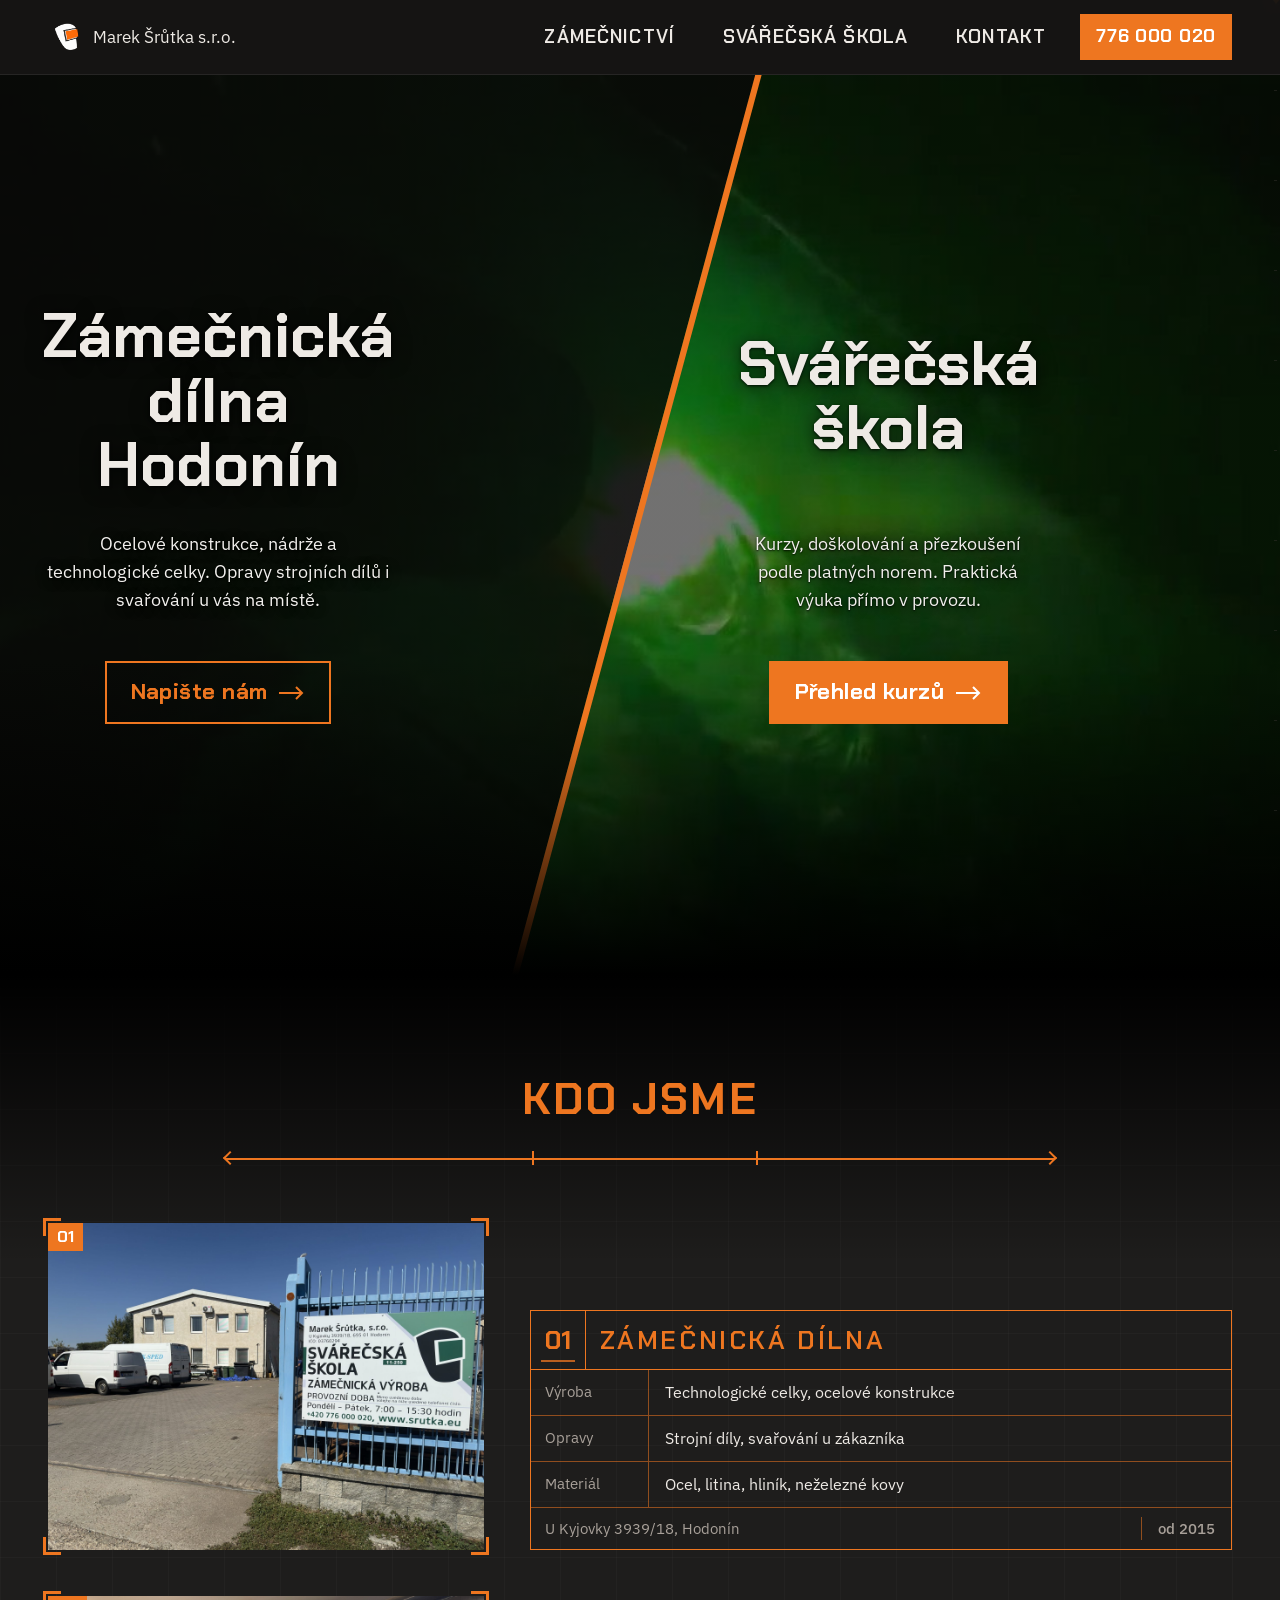
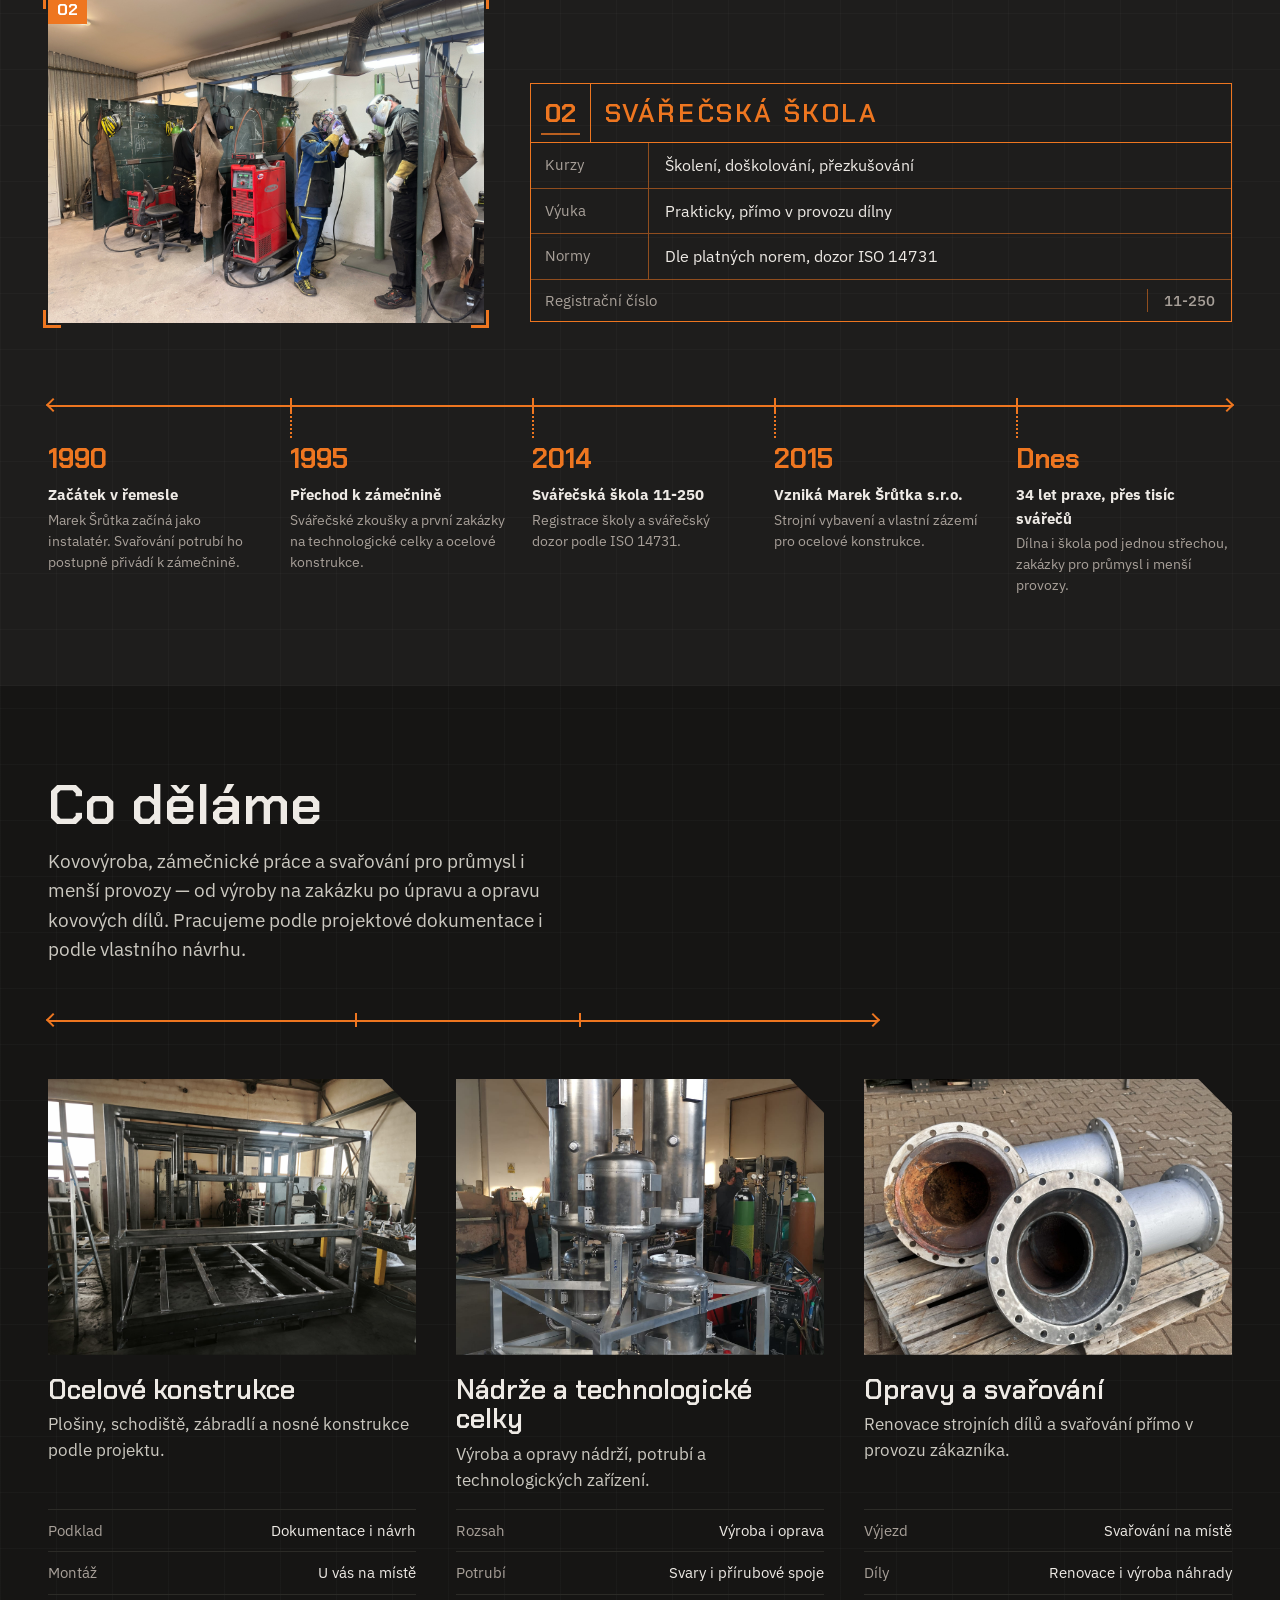
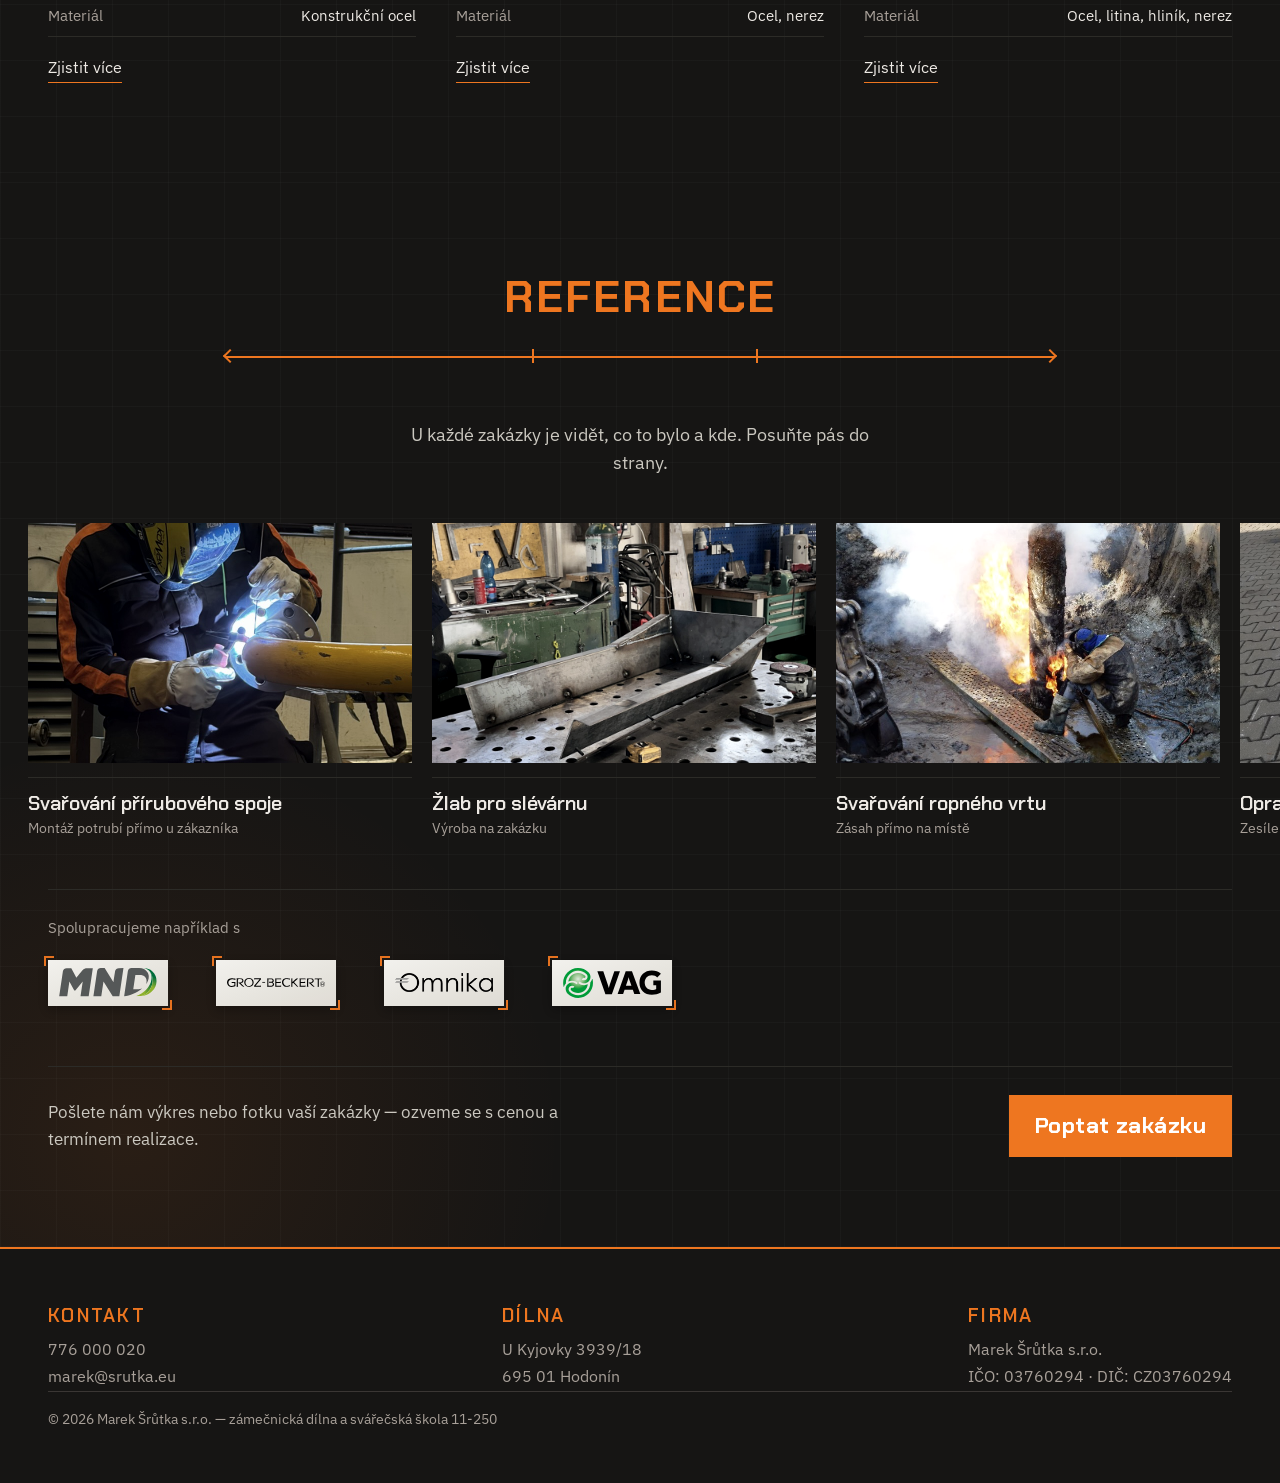
==== commit e7beb8e6: "OPRAVA 20?? a přepsání vyškolení stovek na přes tisíc" ====
--- a/index.html
+++ b/index.html
@@ -248,18 +248,18 @@
             <p>Svářečské zkoušky a první zakázky na technologické celky a ocelové konstrukce.</p>
           </li>
           <li>
+            <h3>2014</h3>
+            <strong>Svářečská škola 11-250</strong>
+            <p>Registrace školy a svářečský dozor podle ISO 14731.</p>
+          </li>
+                  <li>
             <h3>2015</h3>
             <strong>Vzniká Marek Šrůtka s.r.o.</strong>
             <p>Strojní vybavení a vlastní zázemí pro ocelové konstrukce.</p>
           </li>
           <li>
-            <h3>20??</h3>
-            <strong>Svářečská škola 11-250</strong>
-            <p>Registrace školy a svářečský dozor podle ISO 14731.</p>
-          </li>
-          <li>
             <h3>Dnes</h3>
-            <strong><span class="count-up" data-target="36">36</span> let praxe, stovky svářečů</strong>
+            <strong><span class="count-up" data-target="36">36</span> let praxe, přes tisíc svářečů</strong>
             <p>Dílna i škola pod jednou střechou, zakázky pro průmysl i menší provozy.</p>
           </li>
         </ol>
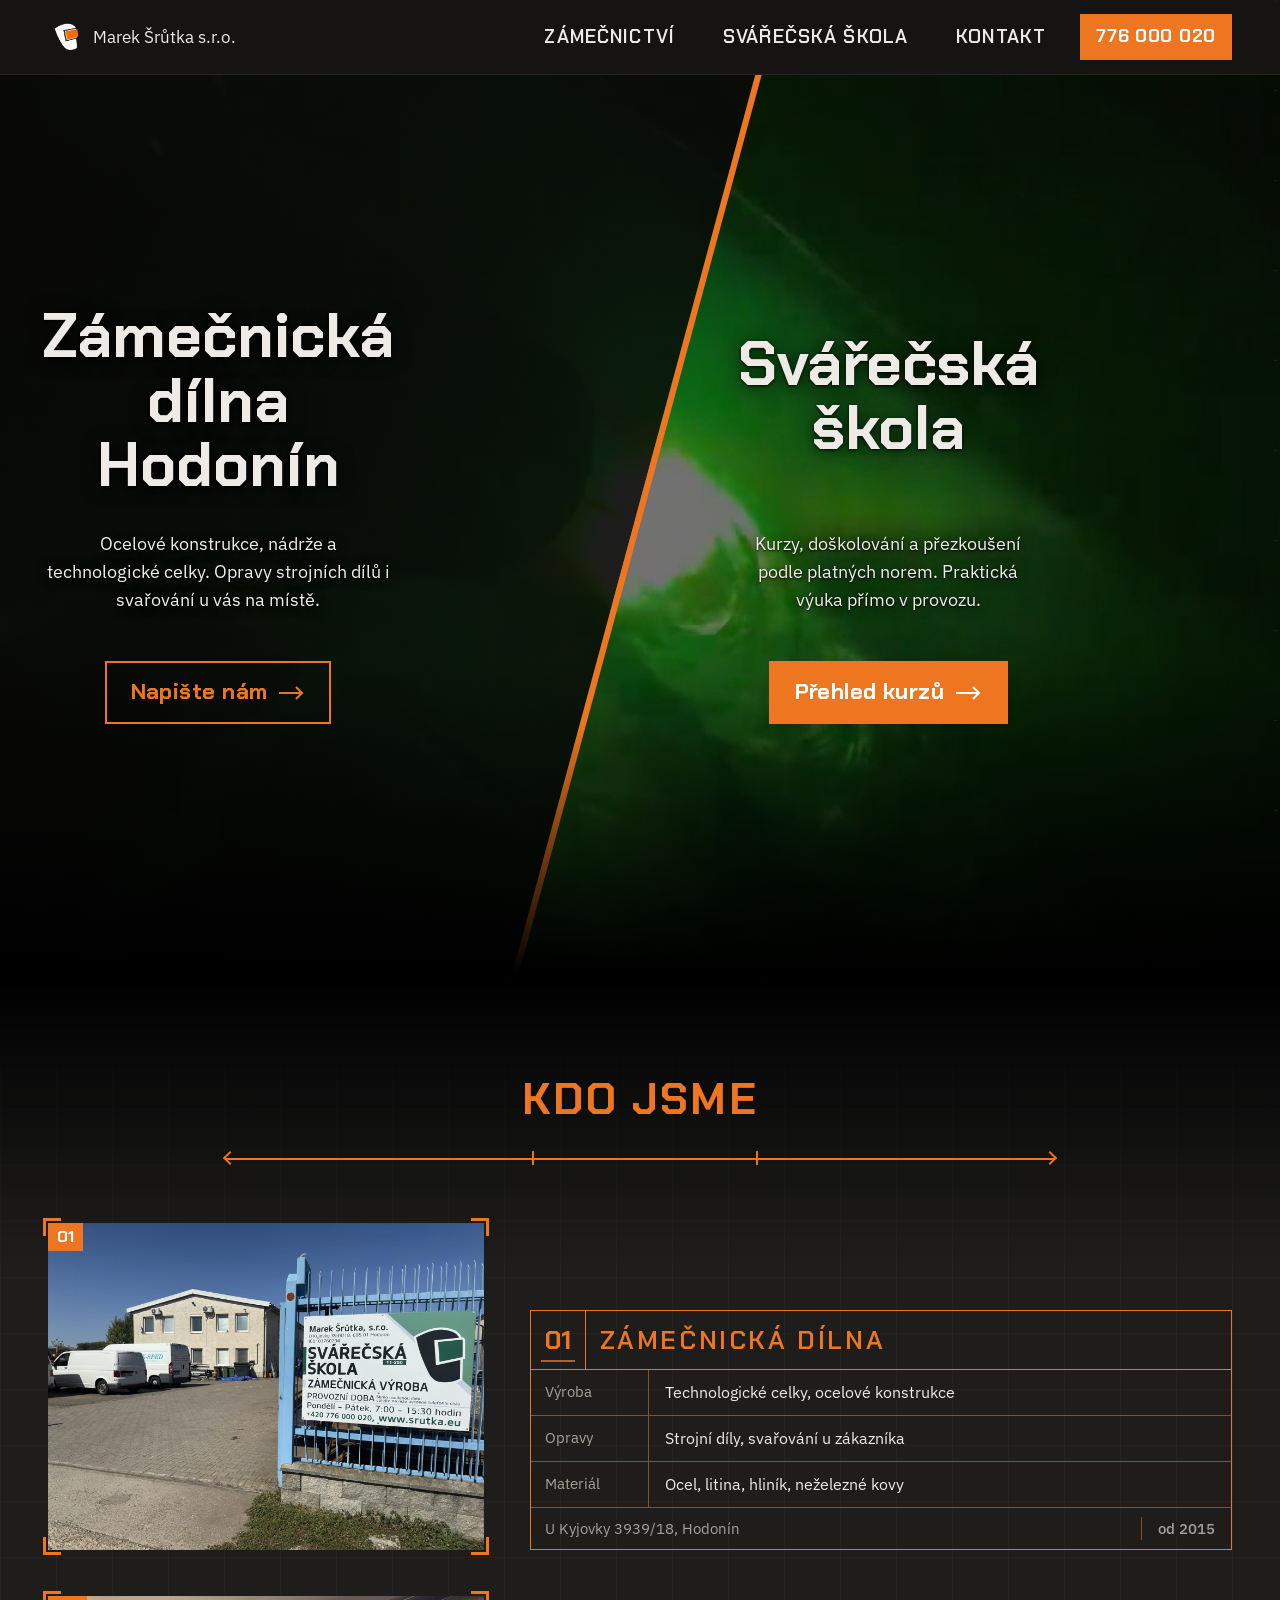
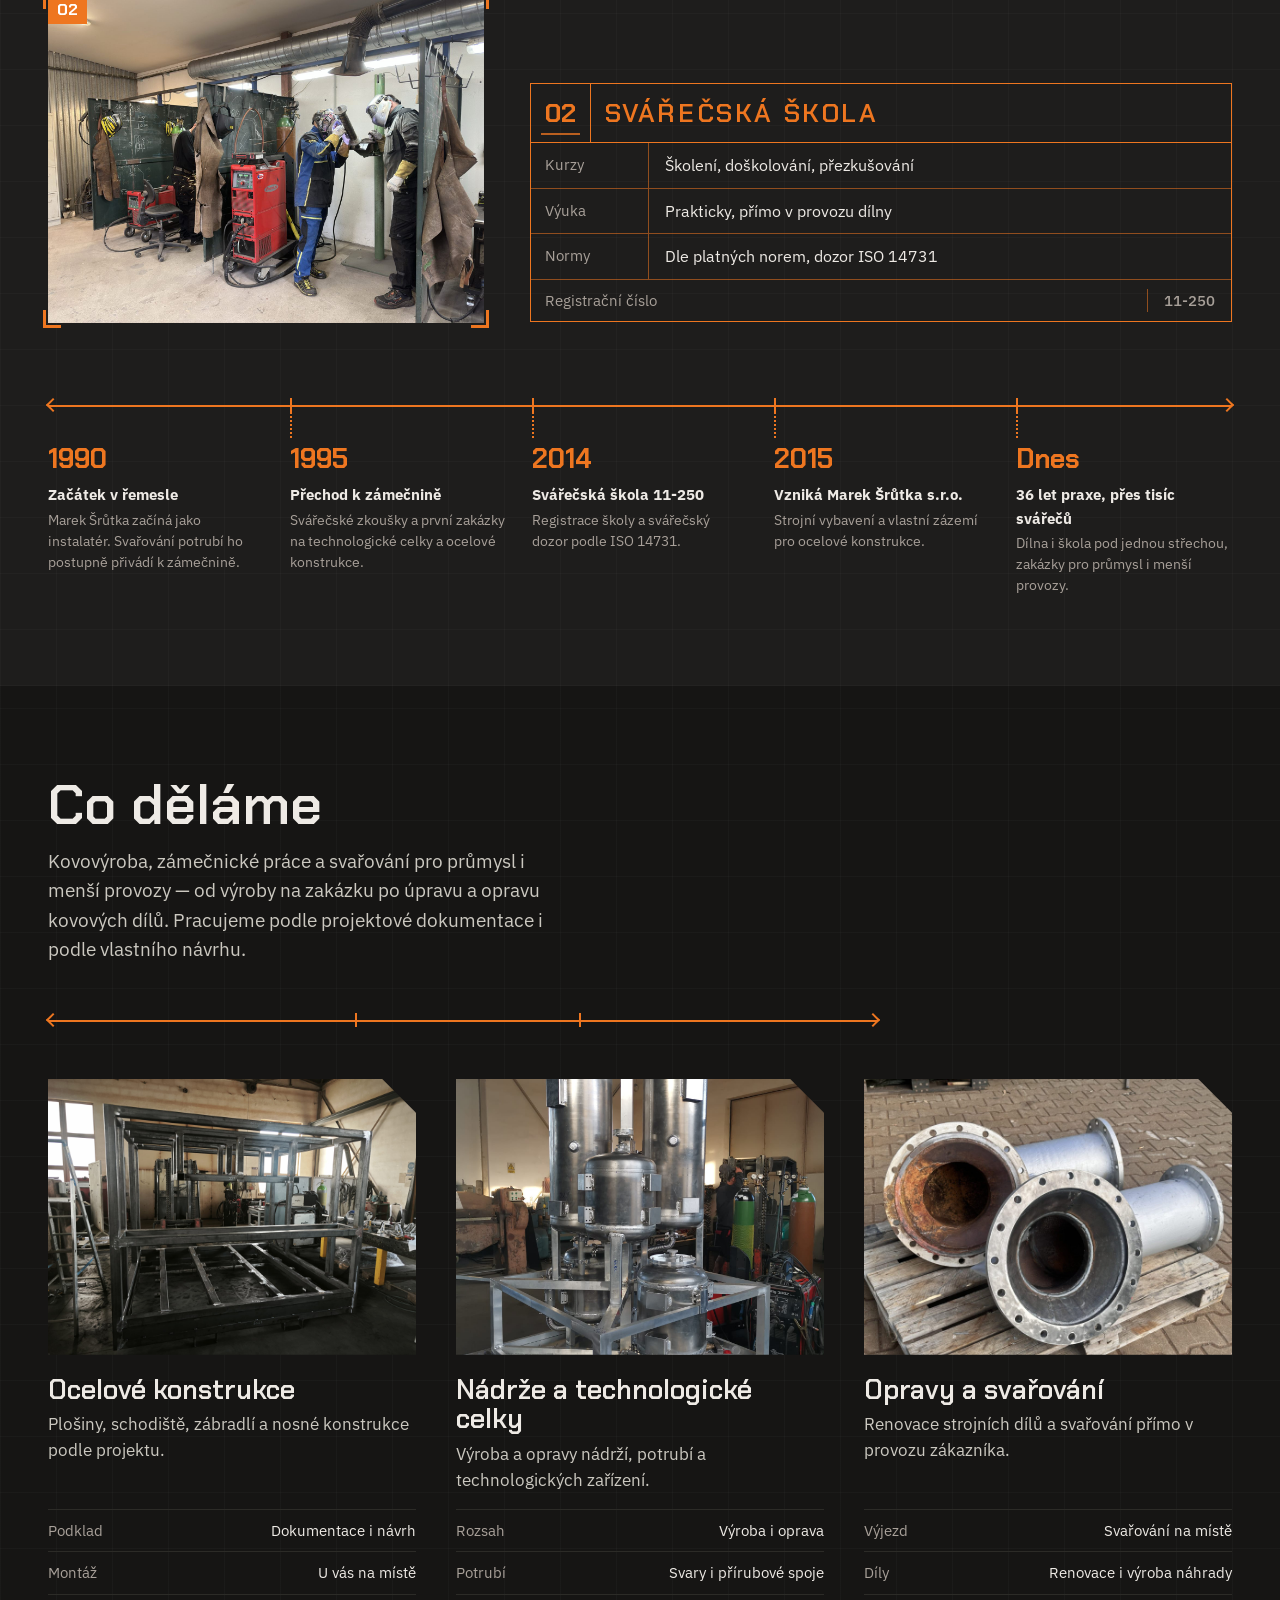
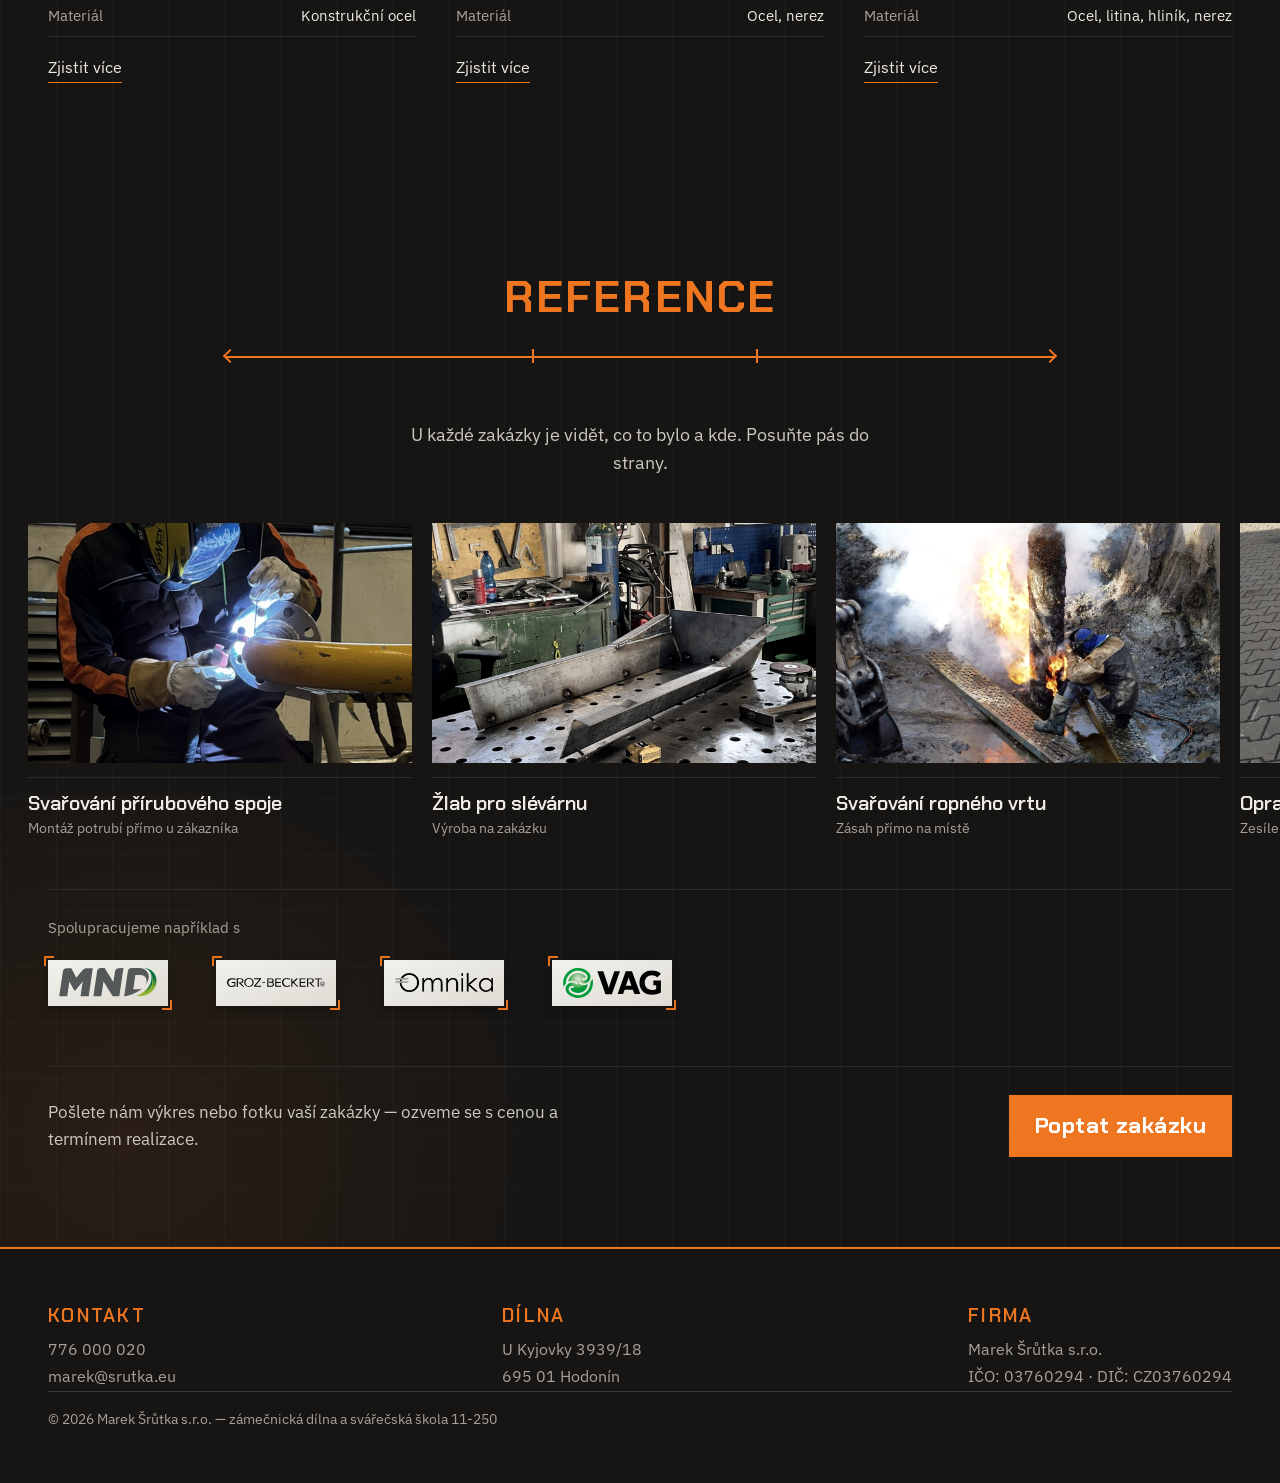
==== commit 9b78ace1: "Příprava na launch: analytika, aktivní menu, optimalizace fotek, SEO - doplnit Cloudflare analytiku " ====
--- a/index.html
+++ b/index.html
@@ -15,11 +15,11 @@
 <meta property="og:url" content="https://www.srutka.eu/">
 <meta property="og:title" content="Zámečnictví a svářečská škola Hodonín | Šrůtka">
 <meta property="og:description" content="Kovovýroba a zámečnické práce v Hodoníně — ocelové konstrukce, svařování, opravy dílů. Svářečská škola 11-250: kurzy pro svářeče.">
-<meta property="og:image" content="https://www.srutka.eu/img/Logo.png">
-<meta name="twitter:card" content="summary">
+<meta property="og:image" content="https://www.srutka.eu/img/og-image.jpg">
+<meta name="twitter:card" content="summary_large_image">
 <meta name="twitter:title" content="Zámečnictví a svářečská škola Hodonín | Šrůtka">
 <meta name="twitter:description" content="Kovovýroba a zámečnické práce v Hodoníně — ocelové konstrukce, svařování, opravy dílů. Svářečská škola 11-250: kurzy pro svářeče.">
-<meta name="twitter:image" content="https://www.srutka.eu/img/Logo.png">
+<meta name="twitter:image" content="https://www.srutka.eu/img/og-image.jpg">
 
 <!-- Cloudflare Web Analytics -->
 <script type='module' src='https://static.cloudflareinsights.com/beacon.min.js' data-cf-beacon='{"token": "bf1dea98ed0c44e6bbb9d6b60c8ca3b7"}'></script>
@@ -29,7 +29,7 @@
 <link rel="preconnect" href="https://fonts.gstatic.com" crossorigin>
 <link href="https://fonts.googleapis.com/css2?family=Chakra+Petch:wght@500;600;700&family=IBM+Plex+Sans:wght@400;500;600;700&display=swap" rel="stylesheet">
 
-<link rel="stylesheet" href="css/style.css?v=37">
+<link rel="stylesheet" href="css/style.css?v=38">
 
 <script type="application/ld+json">
 {
@@ -41,7 +41,7 @@
   "url": "https://www.srutka.eu/",
   "telephone": "+420776000020",
   "email": "marek@srutka.eu",
-  "image": "https://www.srutka.eu/img/Logo.png",
+  "image": "https://www.srutka.eu/img/og-image.jpg",
   "logo": "https://www.srutka.eu/img/Logo.png",
   "address": {
     "@type": "PostalAddress",
@@ -259,7 +259,7 @@
           </li>
           <li>
             <h3>Dnes</h3>
-            <strong><span class="count-up" data-target="36">36</span> let praxe, přes tisíc svářečů</strong>
+            <strong><span class="count-up" data-since="1990" data-target="36">36</span> let praxe, přes tisíc svářečů</strong>
             <p>Dílna i škola pod jednou střechou, zakázky pro průmysl i menší provozy.</p>
           </li>
         </ol>
@@ -424,7 +424,7 @@
 </main>
 
 <!-- ===================== PATIČKA ===================== -->
-<footer class="site-footer" id="kontakt">
+<footer class="site-footer">
   <div class="wrap">
     <div class="footer-inner">
 
@@ -451,7 +451,7 @@
   </div>
 </footer>
 
-<script src="js/script.js?v=37"></script>
+<script src="js/script.js?v=38"></script>
 
 </body>
 </html>
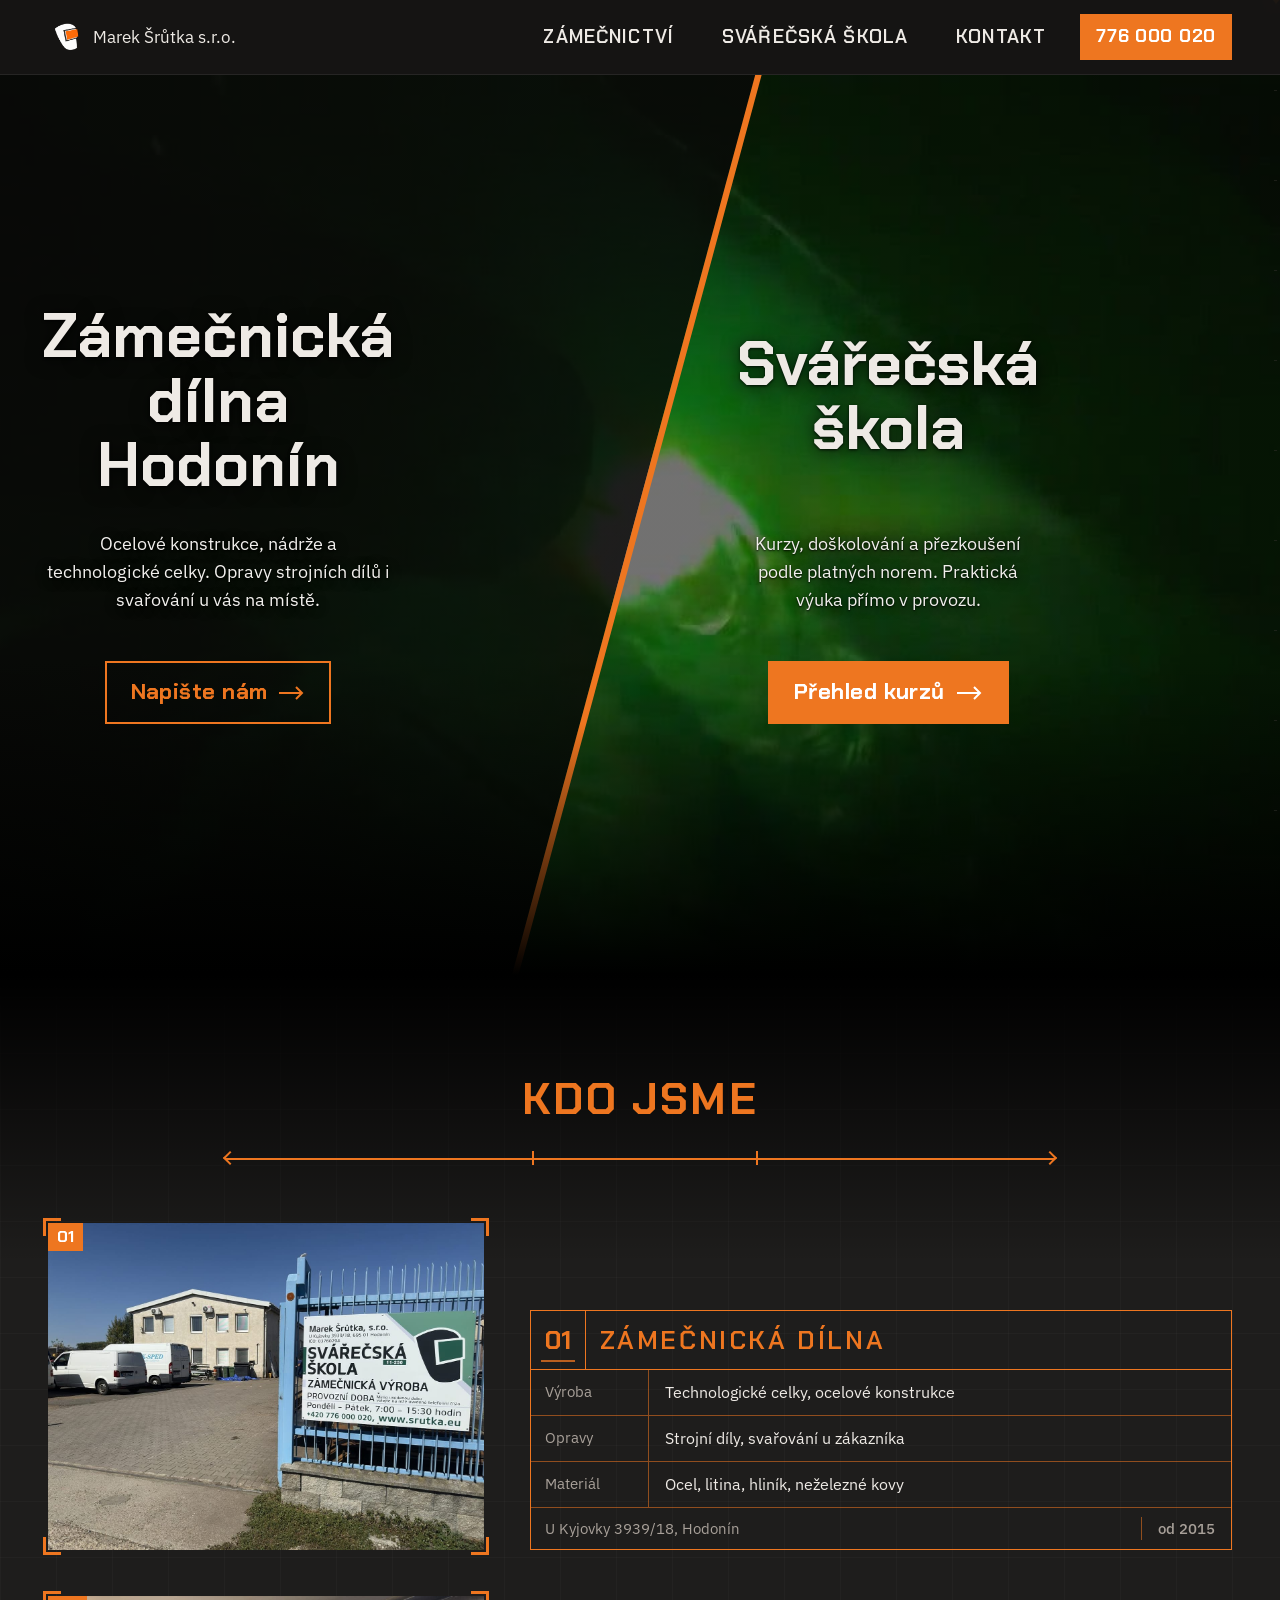
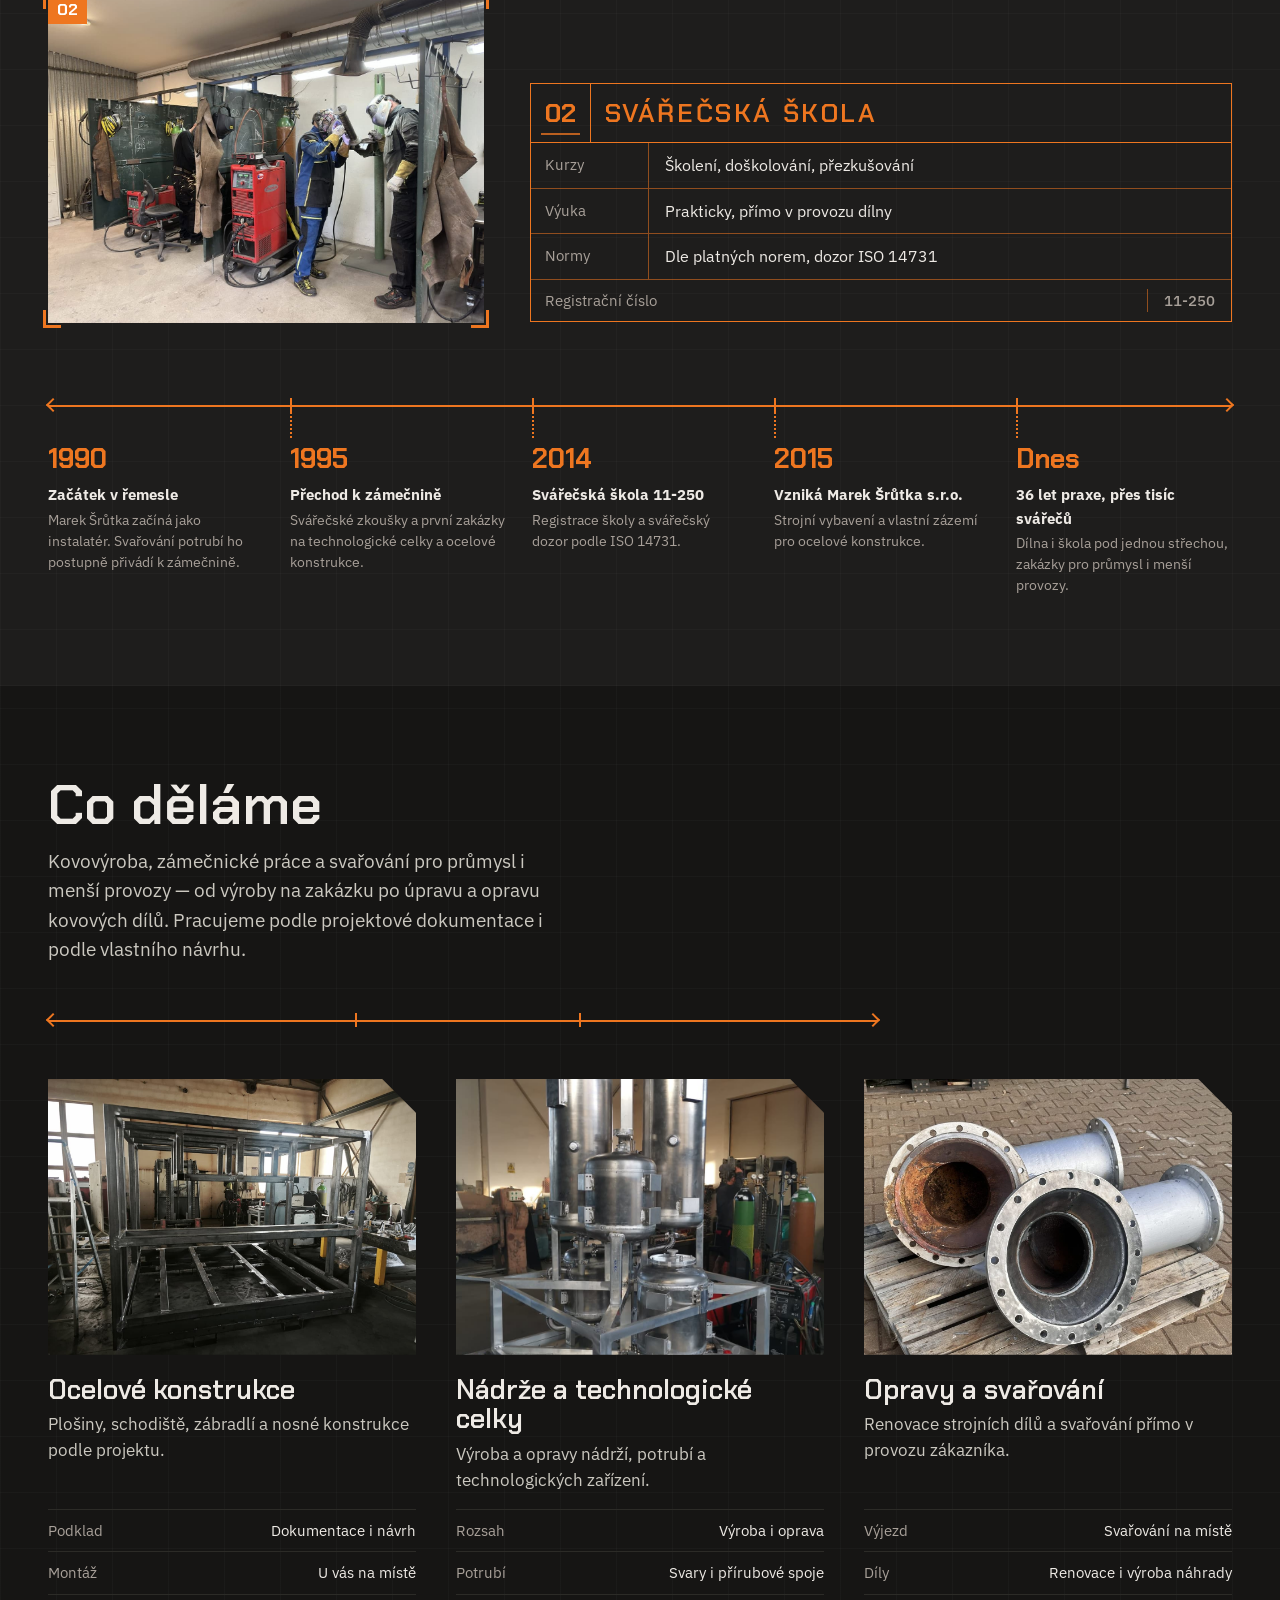
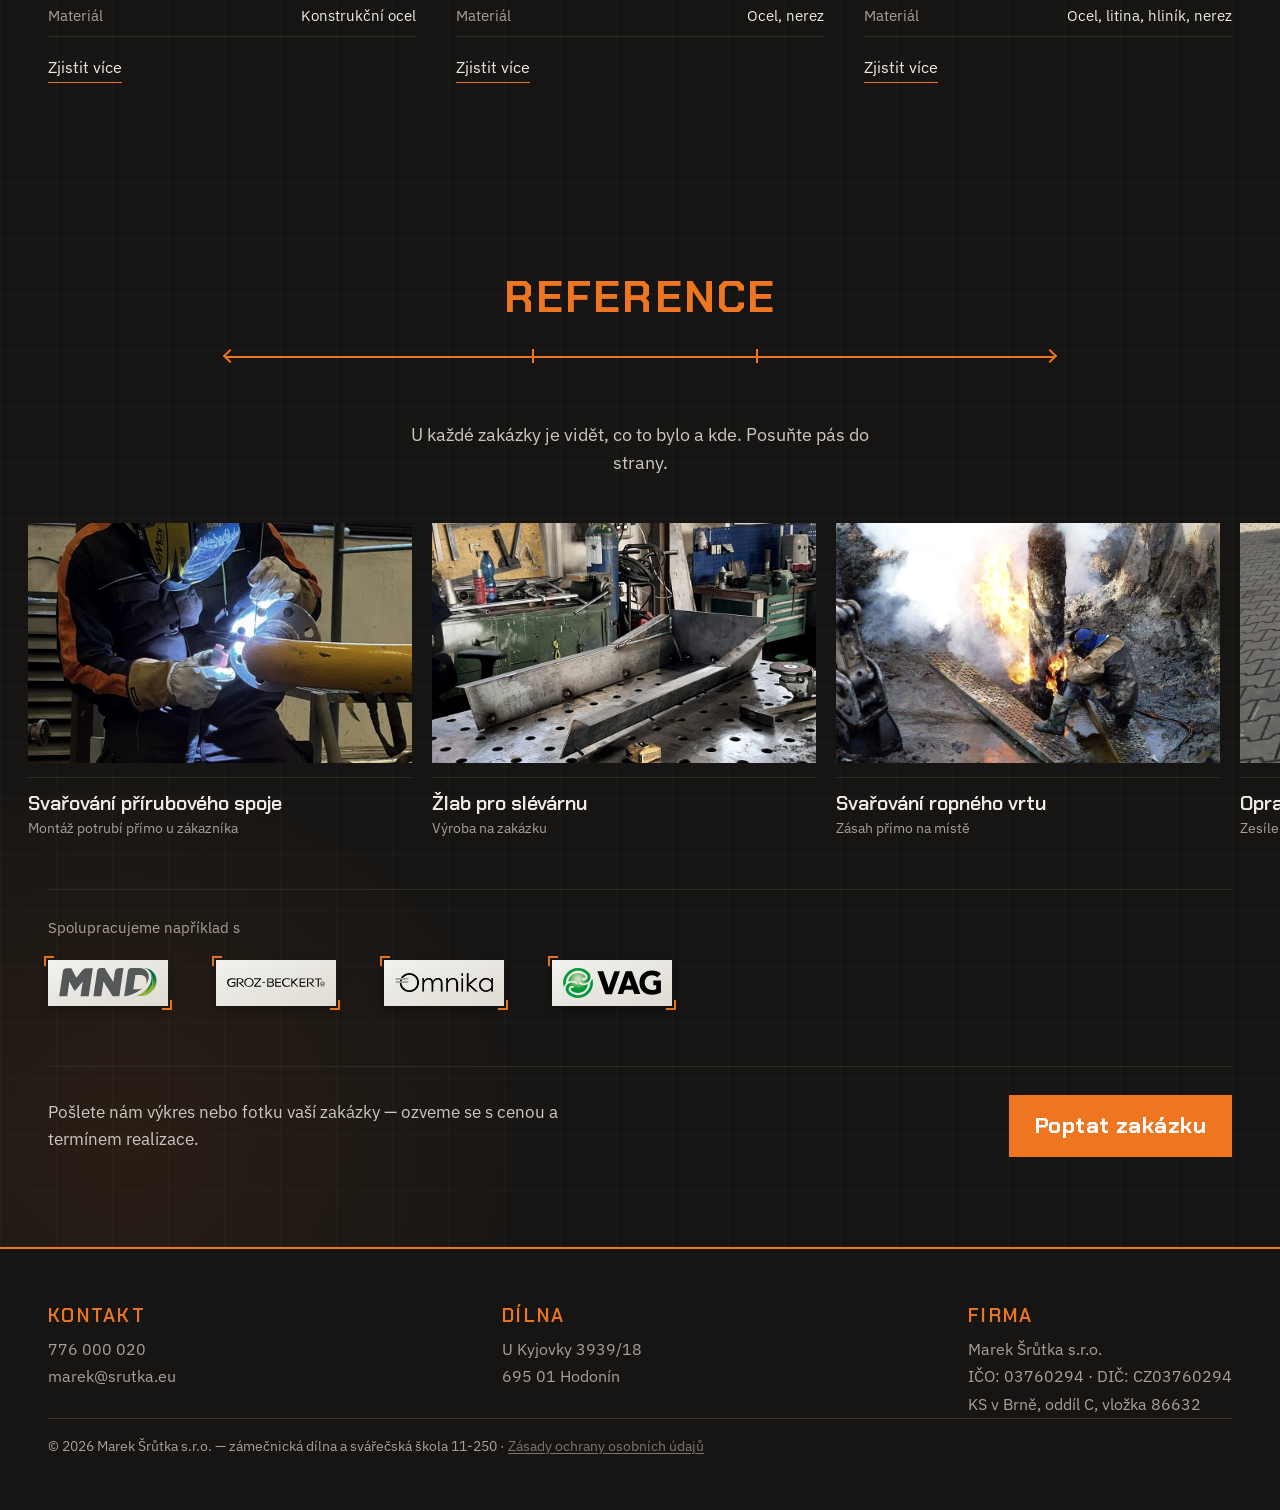
==== commit 649d0bd2: "Právní příprava na release: GDPR stránka, self-hosted fonty, mapa na klik - Nová stránka Zásady ochr" ====
--- a/index.html
+++ b/index.html
@@ -25,11 +25,7 @@
 <script type='module' src='https://static.cloudflareinsights.com/beacon.min.js' data-cf-beacon='{"token": "bf1dea98ed0c44e6bbb9d6b60c8ca3b7"}'></script>
 <!-- End Cloudflare Web Analytics -->
 
-<link rel="preconnect" href="https://fonts.googleapis.com">
-<link rel="preconnect" href="https://fonts.gstatic.com" crossorigin>
-<link href="https://fonts.googleapis.com/css2?family=Chakra+Petch:wght@500;600;700&family=IBM+Plex+Sans:wght@400;500;600;700&display=swap" rel="stylesheet">
-
-<link rel="stylesheet" href="css/style.css?v=38">
+<link rel="stylesheet" href="css/style.css?v=39">
 
 <script type="application/ld+json">
 {
@@ -41,7 +37,7 @@
   "url": "https://www.srutka.eu/",
   "telephone": "+420776000020",
   "email": "marek@srutka.eu",
-  "image": "https://www.srutka.eu/img/og-image.jpg",
+  "image": "https://www.srutka.eu/img/Logo.png",
   "logo": "https://www.srutka.eu/img/Logo.png",
   "address": {
     "@type": "PostalAddress",
@@ -443,15 +439,15 @@
 
       <div>
         <h4>Firma</h4>
-        <p>Marek Šrůtka s.r.o.<br>IČO: 03760294 · DIČ: CZ03760294</p>
-      </div>
-
-    </div>
-    <p class="copyright">© <span id="year">2026</span> Marek Šrůtka s.r.o. — zámečnická dílna a svářečská škola 11-250</p>
+        <p>Marek Šrůtka s.r.o.<br>IČO: 03760294 · DIČ: CZ03760294<br>KS v Brně, oddíl C, vložka 86632</p>
+      </div>
+
+    </div>
+    <p class="copyright">© <span id="year">2026</span> Marek Šrůtka s.r.o. — zámečnická dílna a svářečská škola 11-250 · <a href="zasady-ochrany-osobnich-udaju.html">Zásady ochrany osobních údajů</a></p>
   </div>
 </footer>
 
-<script src="js/script.js?v=38"></script>
+<script src="js/script.js?v=39"></script>
 
 </body>
 </html>
--- a/css/style.css
+++ b/css/style.css
@@ -1,3 +1,78 @@
+/* ============================================================
+   FONTY (self-hosted — bez dotazu na Google Fonts serverech)
+   latin-ext + latin pokrývá i českou diakritiku.
+   ============================================================ */
+@font-face{
+  font-family:"Chakra Petch"; font-style:normal; font-weight:500; font-display:swap;
+  src: url("fonts/chakra-petch-500-latin-ext.woff2") format("woff2");
+  unicode-range: U+0100-02BA, U+02BD-02C5, U+02C7-02CC, U+02CE-02D7, U+02DD-02FF, U+0304, U+0308, U+0329, U+1D00-1DBF, U+1E00-1E9F, U+1EF2-1EFF, U+2020, U+20A0-20AB, U+20AD-20C0, U+2113, U+2C60-2C7F, U+A720-A7FF;
+}
+@font-face{
+  font-family:"Chakra Petch"; font-style:normal; font-weight:500; font-display:swap;
+  src: url("fonts/chakra-petch-500-latin.woff2") format("woff2");
+  unicode-range: U+0000-00FF, U+0131, U+0152-0153, U+02BB-02BC, U+02C6, U+02DA, U+02DC, U+0304, U+0308, U+0329, U+2000-206F, U+20AC, U+2122, U+2191, U+2193, U+2212, U+2215, U+FEFF, U+FFFD;
+}
+@font-face{
+  font-family:"Chakra Petch"; font-style:normal; font-weight:600; font-display:swap;
+  src: url("fonts/chakra-petch-600-latin-ext.woff2") format("woff2");
+  unicode-range: U+0100-02BA, U+02BD-02C5, U+02C7-02CC, U+02CE-02D7, U+02DD-02FF, U+0304, U+0308, U+0329, U+1D00-1DBF, U+1E00-1E9F, U+1EF2-1EFF, U+2020, U+20A0-20AB, U+20AD-20C0, U+2113, U+2C60-2C7F, U+A720-A7FF;
+}
+@font-face{
+  font-family:"Chakra Petch"; font-style:normal; font-weight:600; font-display:swap;
+  src: url("fonts/chakra-petch-600-latin.woff2") format("woff2");
+  unicode-range: U+0000-00FF, U+0131, U+0152-0153, U+02BB-02BC, U+02C6, U+02DA, U+02DC, U+0304, U+0308, U+0329, U+2000-206F, U+20AC, U+2122, U+2191, U+2193, U+2212, U+2215, U+FEFF, U+FFFD;
+}
+@font-face{
+  font-family:"Chakra Petch"; font-style:normal; font-weight:700; font-display:swap;
+  src: url("fonts/chakra-petch-700-latin-ext.woff2") format("woff2");
+  unicode-range: U+0100-02BA, U+02BD-02C5, U+02C7-02CC, U+02CE-02D7, U+02DD-02FF, U+0304, U+0308, U+0329, U+1D00-1DBF, U+1E00-1E9F, U+1EF2-1EFF, U+2020, U+20A0-20AB, U+20AD-20C0, U+2113, U+2C60-2C7F, U+A720-A7FF;
+}
+@font-face{
+  font-family:"Chakra Petch"; font-style:normal; font-weight:700; font-display:swap;
+  src: url("fonts/chakra-petch-700-latin.woff2") format("woff2");
+  unicode-range: U+0000-00FF, U+0131, U+0152-0153, U+02BB-02BC, U+02C6, U+02DA, U+02DC, U+0304, U+0308, U+0329, U+2000-206F, U+20AC, U+2122, U+2191, U+2193, U+2212, U+2215, U+FEFF, U+FFFD;
+}
+@font-face{
+  font-family:"IBM Plex Sans"; font-style:normal; font-weight:400; font-display:swap;
+  src: url("fonts/ibm-plex-sans-400-latin-ext.woff2") format("woff2");
+  unicode-range: U+0100-02BA, U+02BD-02C5, U+02C7-02CC, U+02CE-02D7, U+02DD-02FF, U+0304, U+0308, U+0329, U+1D00-1DBF, U+1E00-1E9F, U+1EF2-1EFF, U+2020, U+20A0-20AB, U+20AD-20C0, U+2113, U+2C60-2C7F, U+A720-A7FF;
+}
+@font-face{
+  font-family:"IBM Plex Sans"; font-style:normal; font-weight:400; font-display:swap;
+  src: url("fonts/ibm-plex-sans-400-latin.woff2") format("woff2");
+  unicode-range: U+0000-00FF, U+0131, U+0152-0153, U+02BB-02BC, U+02C6, U+02DA, U+02DC, U+0304, U+0308, U+0329, U+2000-206F, U+20AC, U+2122, U+2191, U+2193, U+2212, U+2215, U+FEFF, U+FFFD;
+}
+@font-face{
+  font-family:"IBM Plex Sans"; font-style:normal; font-weight:500; font-display:swap;
+  src: url("fonts/ibm-plex-sans-500-latin-ext.woff2") format("woff2");
+  unicode-range: U+0100-02BA, U+02BD-02C5, U+02C7-02CC, U+02CE-02D7, U+02DD-02FF, U+0304, U+0308, U+0329, U+1D00-1DBF, U+1E00-1E9F, U+1EF2-1EFF, U+2020, U+20A0-20AB, U+20AD-20C0, U+2113, U+2C60-2C7F, U+A720-A7FF;
+}
+@font-face{
+  font-family:"IBM Plex Sans"; font-style:normal; font-weight:500; font-display:swap;
+  src: url("fonts/ibm-plex-sans-500-latin.woff2") format("woff2");
+  unicode-range: U+0000-00FF, U+0131, U+0152-0153, U+02BB-02BC, U+02C6, U+02DA, U+02DC, U+0304, U+0308, U+0329, U+2000-206F, U+20AC, U+2122, U+2191, U+2193, U+2212, U+2215, U+FEFF, U+FFFD;
+}
+@font-face{
+  font-family:"IBM Plex Sans"; font-style:normal; font-weight:600; font-display:swap;
+  src: url("fonts/ibm-plex-sans-600-latin-ext.woff2") format("woff2");
+  unicode-range: U+0100-02BA, U+02BD-02C5, U+02C7-02CC, U+02CE-02D7, U+02DD-02FF, U+0304, U+0308, U+0329, U+1D00-1DBF, U+1E00-1E9F, U+1EF2-1EFF, U+2020, U+20A0-20AB, U+20AD-20C0, U+2113, U+2C60-2C7F, U+A720-A7FF;
+}
+@font-face{
+  font-family:"IBM Plex Sans"; font-style:normal; font-weight:600; font-display:swap;
+  src: url("fonts/ibm-plex-sans-600-latin.woff2") format("woff2");
+  unicode-range: U+0000-00FF, U+0131, U+0152-0153, U+02BB-02BC, U+02C6, U+02DA, U+02DC, U+0304, U+0308, U+0329, U+2000-206F, U+20AC, U+2122, U+2191, U+2193, U+2212, U+2215, U+FEFF, U+FFFD;
+}
+@font-face{
+  font-family:"IBM Plex Sans"; font-style:normal; font-weight:700; font-display:swap;
+  src: url("fonts/ibm-plex-sans-700-latin-ext.woff2") format("woff2");
+  unicode-range: U+0100-02BA, U+02BD-02C5, U+02C7-02CC, U+02CE-02D7, U+02DD-02FF, U+0304, U+0308, U+0329, U+1D00-1DBF, U+1E00-1E9F, U+1EF2-1EFF, U+2020, U+20A0-20AB, U+20AD-20C0, U+2113, U+2C60-2C7F, U+A720-A7FF;
+}
+@font-face{
+  font-family:"IBM Plex Sans"; font-style:normal; font-weight:700; font-display:swap;
+  src: url("fonts/ibm-plex-sans-700-latin.woff2") format("woff2");
+  unicode-range: U+0000-00FF, U+0131, U+0152-0153, U+02BB-02BC, U+02C6, U+02DA, U+02DC, U+0304, U+0308, U+0329, U+2000-206F, U+20AC, U+2122, U+2191, U+2193, U+2212, U+2215, U+FEFF, U+FFFD;
+}
+
 /* ============================================================
    TOKENY
    Psáno mobile-first: základ = telefon, media queries přidávají.
@@ -992,6 +1067,41 @@
   clip-path:polygon(0 0, 100% 0, 100% calc(100% - 40px), calc(100% - 40px) 100%, 0 100%);
 }
 .map iframe{ width:100%; height:100%; border:0; display:block; filter:grayscale(.65) contrast(1.05) brightness(.85); }
+.map-load{
+  position:absolute; inset:0; display:flex; flex-direction:column; align-items:center; justify-content:center;
+  gap:14px; text-align:center; padding:24px; background:var(--panel);
+}
+.map-load button{
+  font-family:var(--f-head); font-weight:600; font-size:14px; letter-spacing:.02em;
+  color:var(--bg-deep); background:var(--orange); border:0; border-radius:2px;
+  padding:11px 22px; cursor:pointer;
+}
+.map-load button:hover{ background:var(--orange-dark); }
+.map-load small{ max-width:32ch; font-size:12.5px; line-height:1.5; color:var(--text-dim); }
+.map-load small a{ color:var(--text-dim); text-decoration:underline; text-underline-offset:2px; }
+.map-load small a:hover{ color:var(--orange); }
+
+/* ============================================================
+   PRÁVNÍ OBSAH (zásady ochrany osobních údajů apod.)
+   ============================================================ */
+.legal{ max-width:760px; margin-inline:auto; }
+.legal h2{
+  font-family:var(--f-head); font-weight:600;
+  font-size:clamp(20px, 3.2vw, 26px); letter-spacing:.02em;
+  color:var(--orange); margin:2.2em 0 .6em;
+}
+.legal h2:first-child{ margin-top:0; }
+.legal h3{
+  font-family:var(--f-head); font-weight:600;
+  font-size:17px; letter-spacing:.02em;
+  color:var(--text); margin:1.6em 0 .5em;
+}
+.legal p, .legal li{ color:var(--body-dim); }
+.legal ul{ padding-left:1.2em; margin:.6em 0; }
+.legal li{ margin:.3em 0; }
+.legal a{ color:var(--text); text-decoration:underline; text-underline-offset:2px; }
+.legal a:hover{ color:var(--orange); }
+.legal .legal-updated{ color:var(--text-dim); font-size:14px; margin-top:2.4em; }
 .map-note{
   display:flex; justify-content:space-between; gap:16px; flex-wrap:wrap;
   margin-top:14px; font-size:14px; color:var(--text-dim);
@@ -1030,6 +1140,8 @@
 .site-footer p{ margin:0; color:var(--text-dim); line-height:1.7; }
 .site-footer a{ text-decoration:none; }
 .site-footer a:hover{ color:var(--orange); }
+.copyright a{ color:#7d7670; text-decoration:underline; text-underline-offset:2px; }
+.copyright a:hover{ color:var(--orange); }
 .copyright{
   margin-top:30px;
   padding-top:16px;
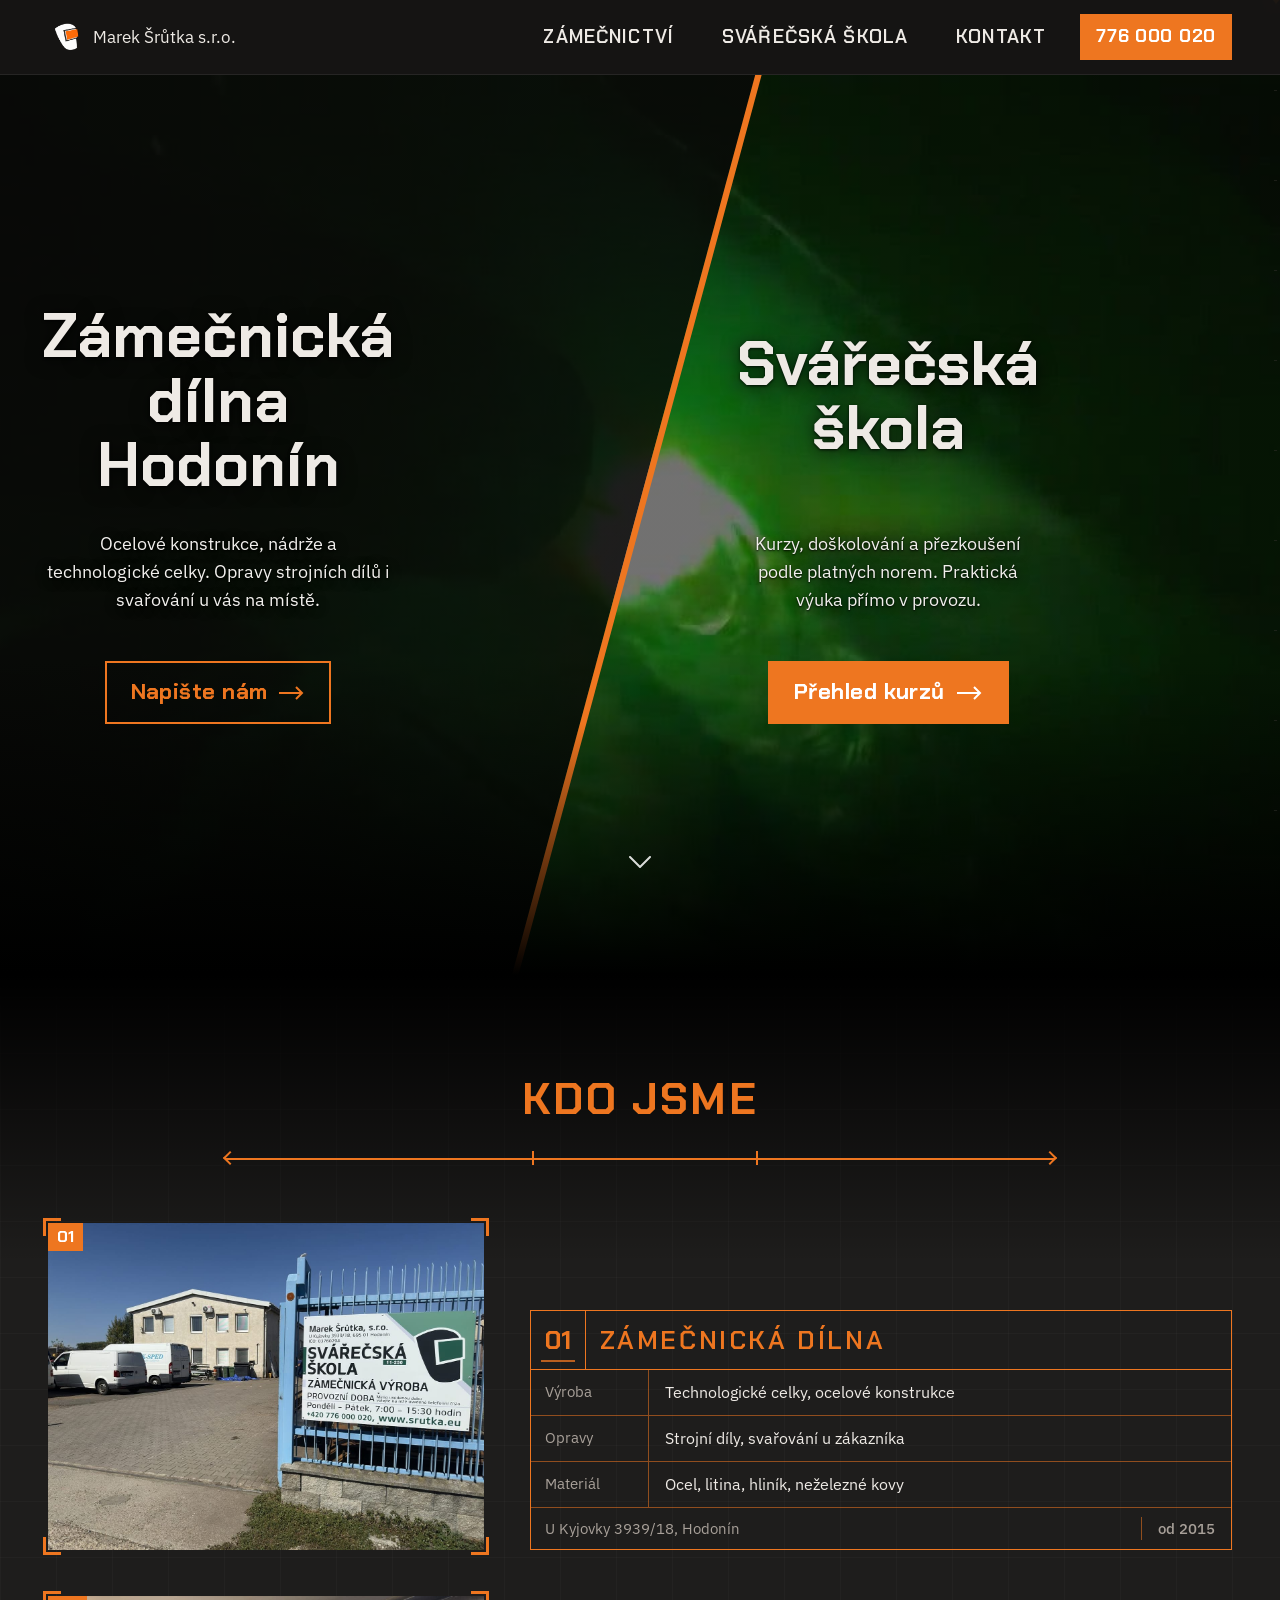
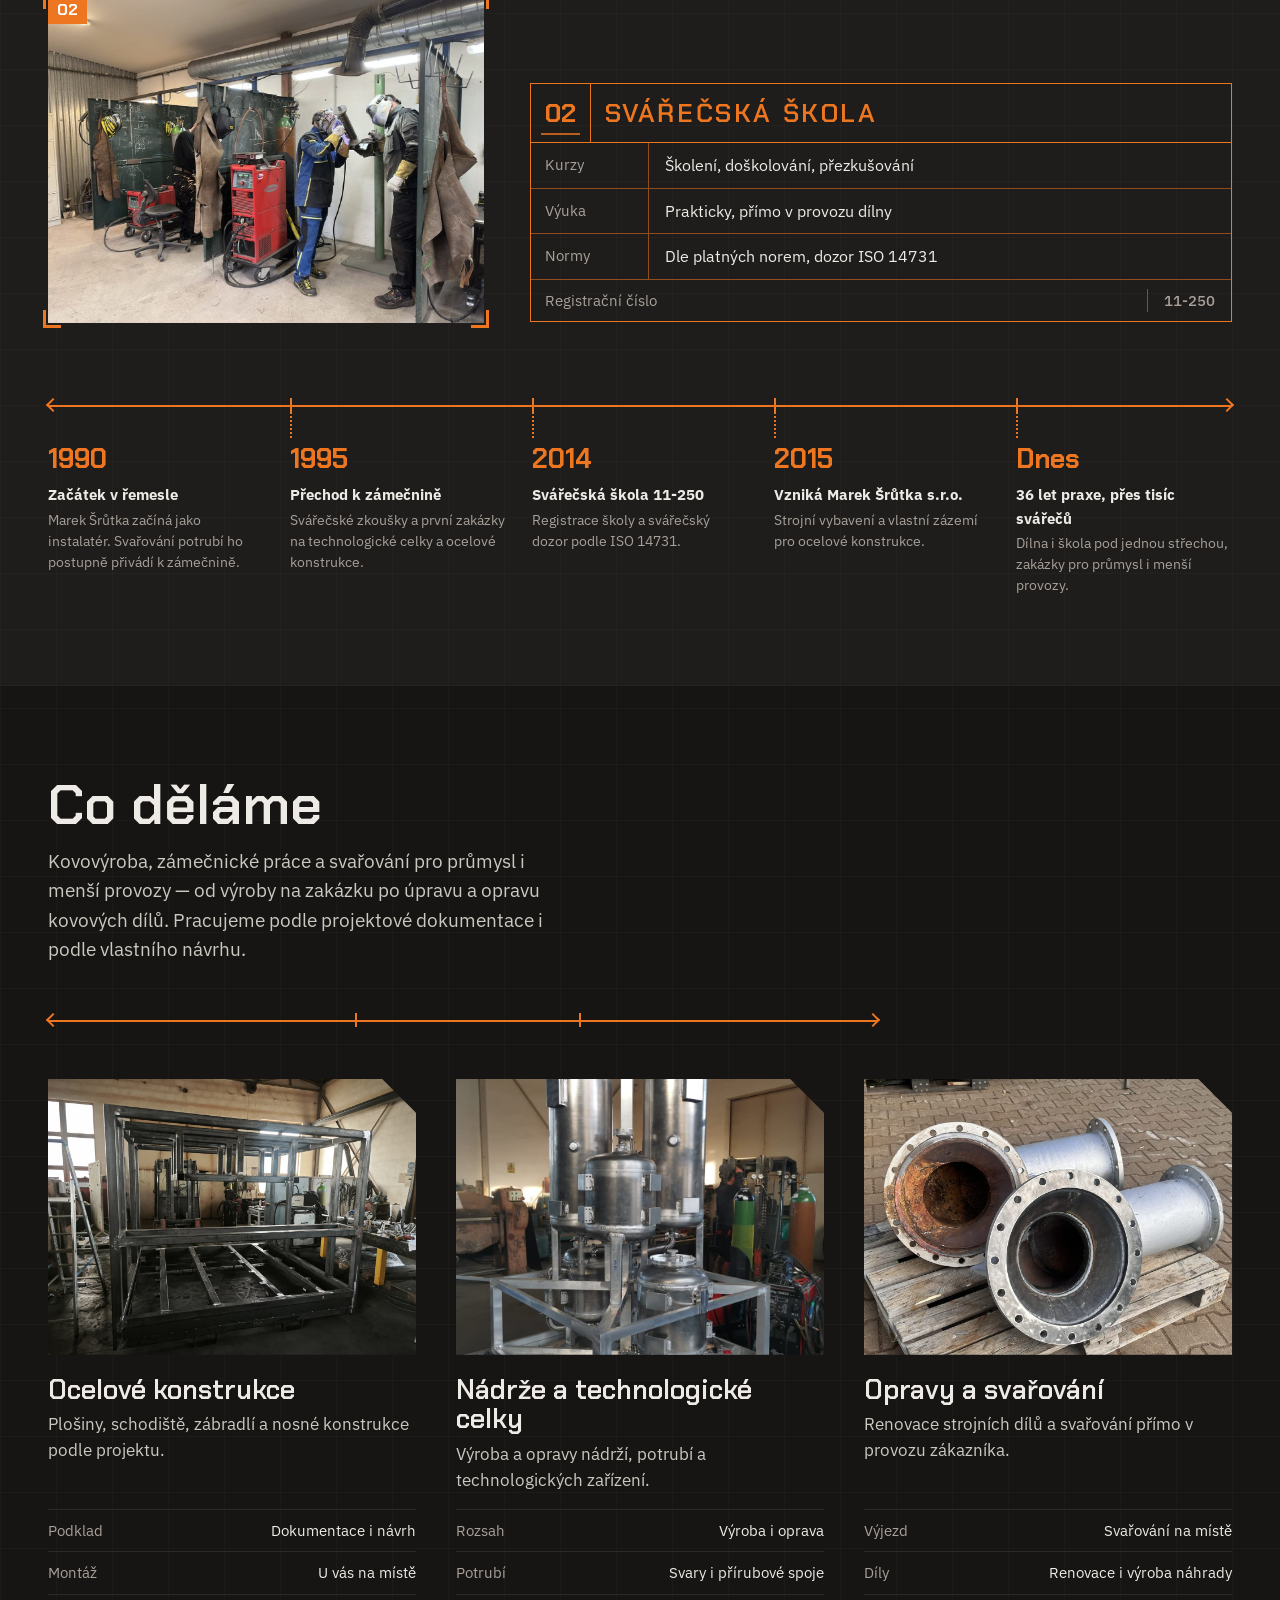
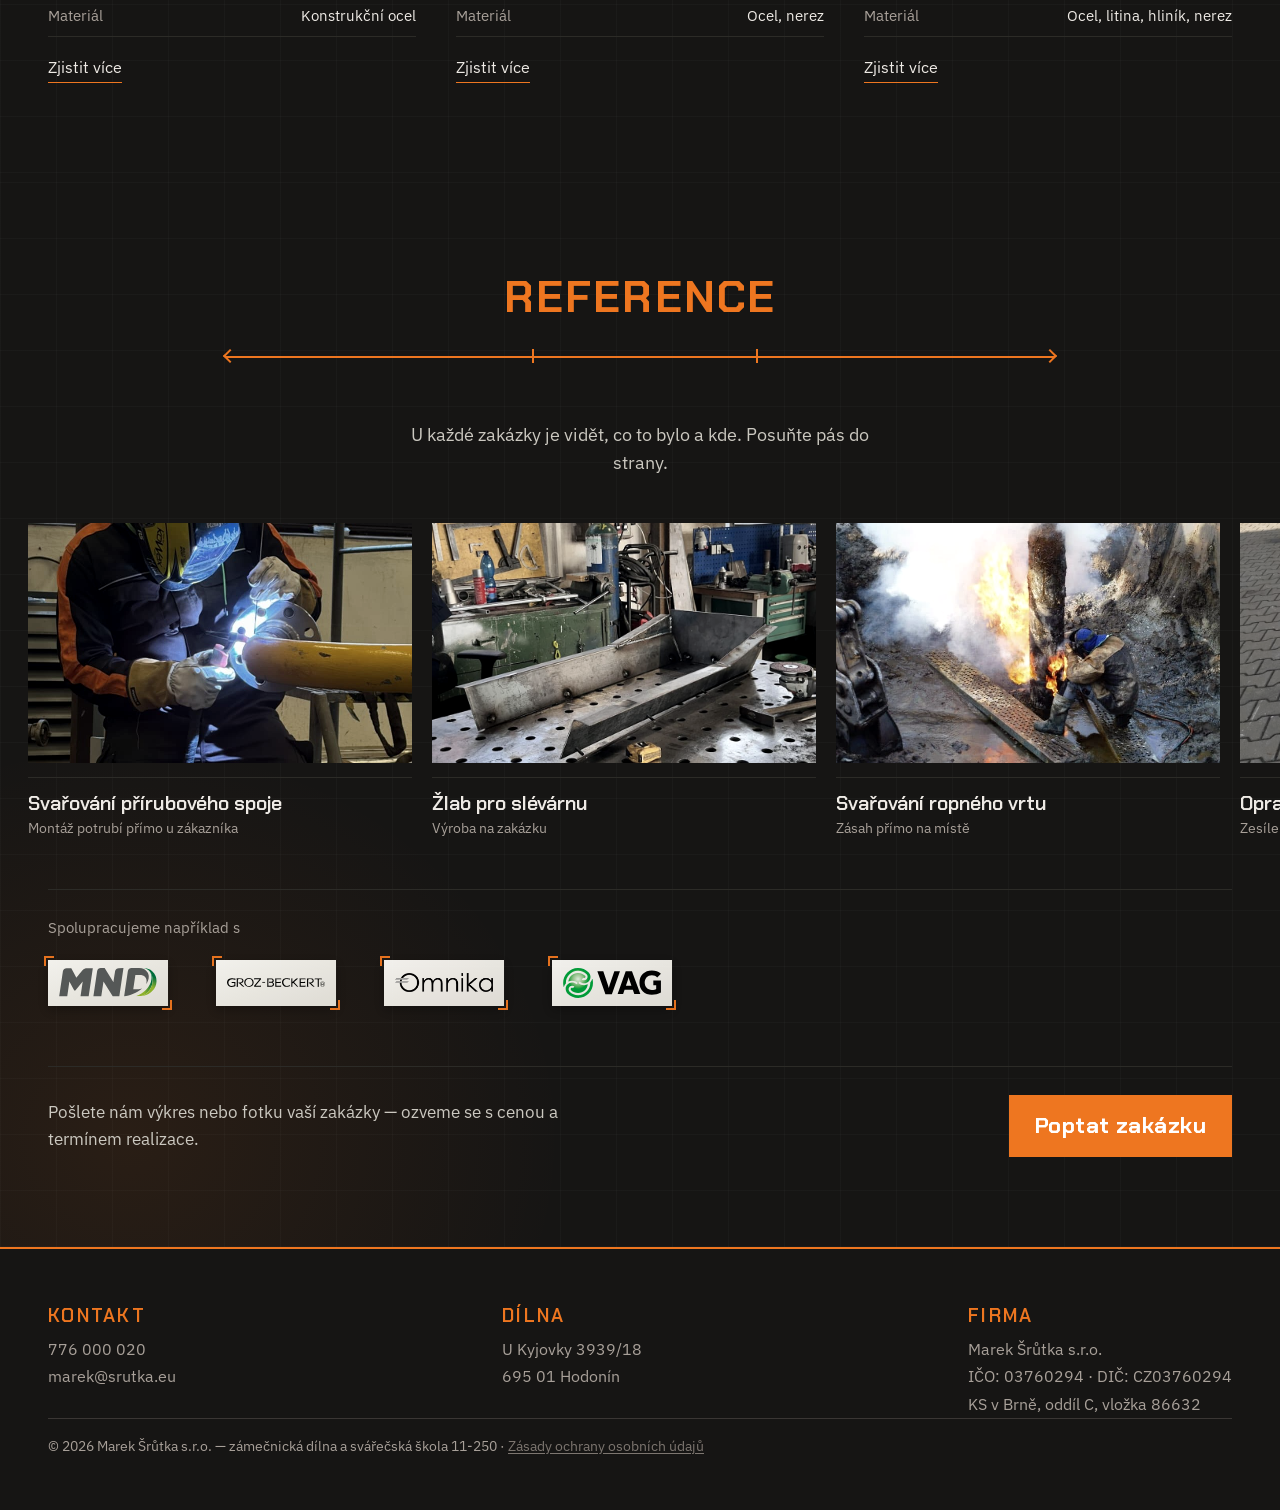
==== commit b1a300d1: "Zákaz klikání na telefonní čísla na desktopu" ====
--- a/index.html
+++ b/index.html
@@ -25,7 +25,7 @@
 <script type='module' src='https://static.cloudflareinsights.com/beacon.min.js' data-cf-beacon='{"token": "bf1dea98ed0c44e6bbb9d6b60c8ca3b7"}'></script>
 <!-- End Cloudflare Web Analytics -->
 
-<link rel="stylesheet" href="css/style.css?v=39">
+<link rel="stylesheet" href="css/style.css?v=43">
 
 <script type="application/ld+json">
 {
@@ -161,10 +161,16 @@
       </div>
 
     </div>
+
+    <a class="scroll-hint" href="#kdo-jsme" aria-label="Posunout na další sekci">
+      <svg width="22" height="13" viewBox="0 0 22 13" fill="none" aria-hidden="true">
+        <path d="M1 1l10 10 10-10" stroke="currentColor" stroke-width="2" stroke-linecap="round" stroke-linejoin="round"/>
+      </svg>
+    </a>
   </section>
 
   <!-- ===================== KDO JSME ===================== -->
-  <section class="section about">
+  <section class="section about" id="kdo-jsme">
     <div class="wrap">
 
       <h2 class="section-title">Kdo jsme</h2>
@@ -447,7 +453,7 @@
   </div>
 </footer>
 
-<script src="js/script.js?v=39"></script>
+<script src="js/script.js?v=40"></script>
 
 </body>
 </html>
--- a/css/style.css
+++ b/css/style.css
@@ -326,6 +326,25 @@
   color:#f1efec;
   font-size:clamp(16px, 15px + .4vw, 18px);
   text-shadow:0 2px 12px rgba(0,0,0,.75), 0 1px 2px rgba(0,0,0,.85);
+}
+
+.scroll-hint{
+  position:fixed;
+  left:50%; bottom:18px;
+  z-index:20;
+  display:flex; align-items:center; justify-content:center;
+  width:40px; height:40px;
+  color:#fff;
+  opacity:.85;
+  transform:translateX(-50%);
+  animation:scroll-hint-bounce 2.2s ease-in-out infinite;
+  transition:opacity .3s ease;
+}
+.scroll-hint:hover{ opacity:1; color:var(--orange); }
+.scroll-hint.is-hidden{ opacity:0; pointer-events:none; }
+@keyframes scroll-hint-bounce{
+  0%,100%{ transform:translateX(-50%) translateY(0); }
+  50%{ transform:translateX(-50%) translateY(8px); }
 }
 
 .btn{
@@ -1066,10 +1085,13 @@
   border:1px solid var(--line-soft);
   clip-path:polygon(0 0, 100% 0, 100% calc(100% - 40px), calc(100% - 40px) 100%, 0 100%);
 }
-.map iframe{ width:100%; height:100%; border:0; display:block; filter:grayscale(.65) contrast(1.05) brightness(.85); }
+.map iframe{ width:100%; height:100%; border:0; display:block; }
 .map-load{
   position:absolute; inset:0; display:flex; flex-direction:column; align-items:center; justify-content:center;
-  gap:14px; text-align:center; padding:24px; background:var(--panel);
+  gap:14px; text-align:center; padding:24px;
+  background-image:linear-gradient(180deg, rgba(10,9,8,.35) 0%, rgba(10,9,8,.8) 100%), url("../img/mapa-nahled.png");
+  background-size:cover;
+  background-position:center;
 }
 .map-load button{
   font-family:var(--f-head); font-weight:600; font-size:14px; letter-spacing:.02em;
@@ -1077,8 +1099,11 @@
   padding:11px 22px; cursor:pointer;
 }
 .map-load button:hover{ background:var(--orange-dark); }
-.map-load small{ max-width:32ch; font-size:12.5px; line-height:1.5; color:var(--text-dim); }
-.map-load small a{ color:var(--text-dim); text-decoration:underline; text-underline-offset:2px; }
+.map-load small{
+  max-width:32ch; font-size:12.5px; line-height:1.5; color:#dedad4;
+  background:rgba(10,9,8,.72); border-radius:3px; padding:8px 12px;
+}
+.map-load small a{ color:#dedad4; text-decoration:underline; text-underline-offset:2px; }
 .map-load small a:hover{ color:var(--orange); }
 
 /* ============================================================
@@ -1432,3 +1457,13 @@
   .scroll-kota{ width:2px; }
   .scroll-kota-fill::after{ border-width:4px 3px 0 3px; }
 }
+
+/* ============================================================
+   Vypnutí klikání na telefonní čísla na desktopu
+   ============================================================ */
+@media (min-width: 900px) {
+  a[href^="tel:"] {
+    pointer-events: none;
+    cursor: default;
+  }
+}
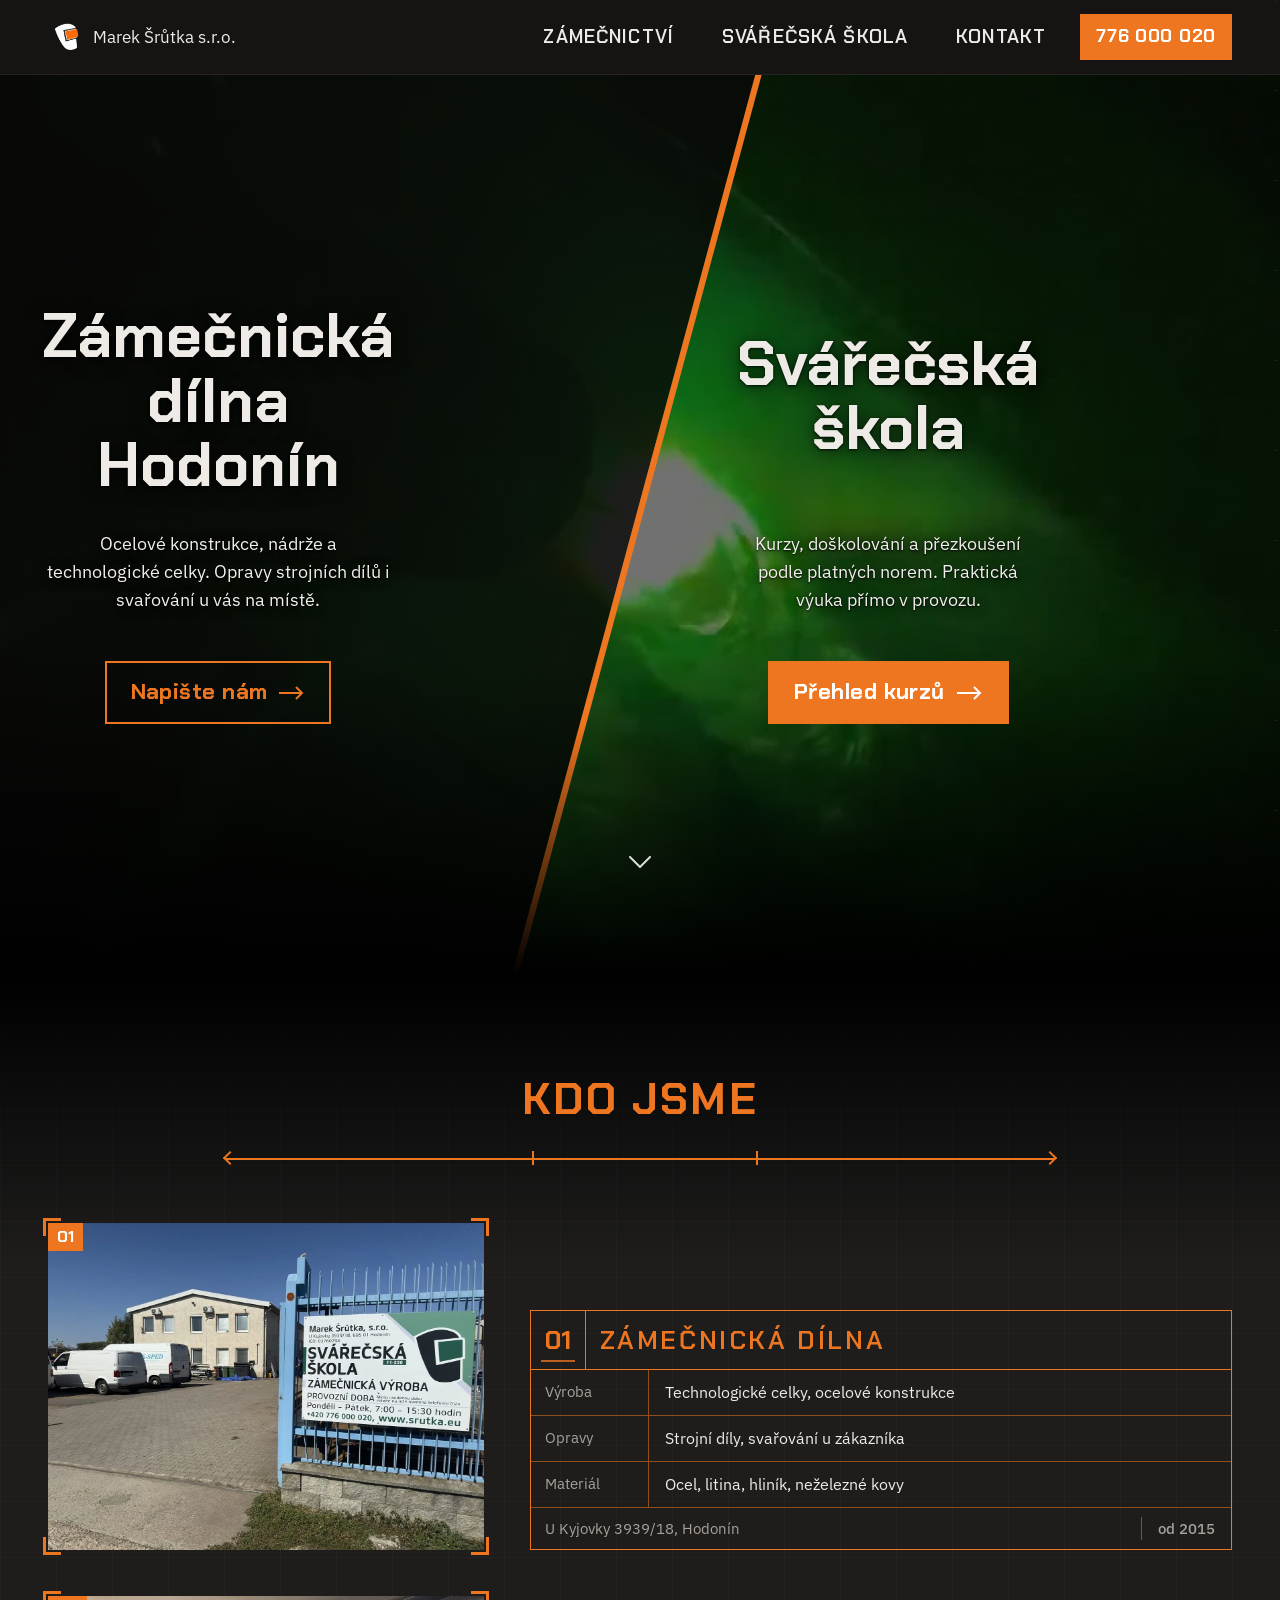
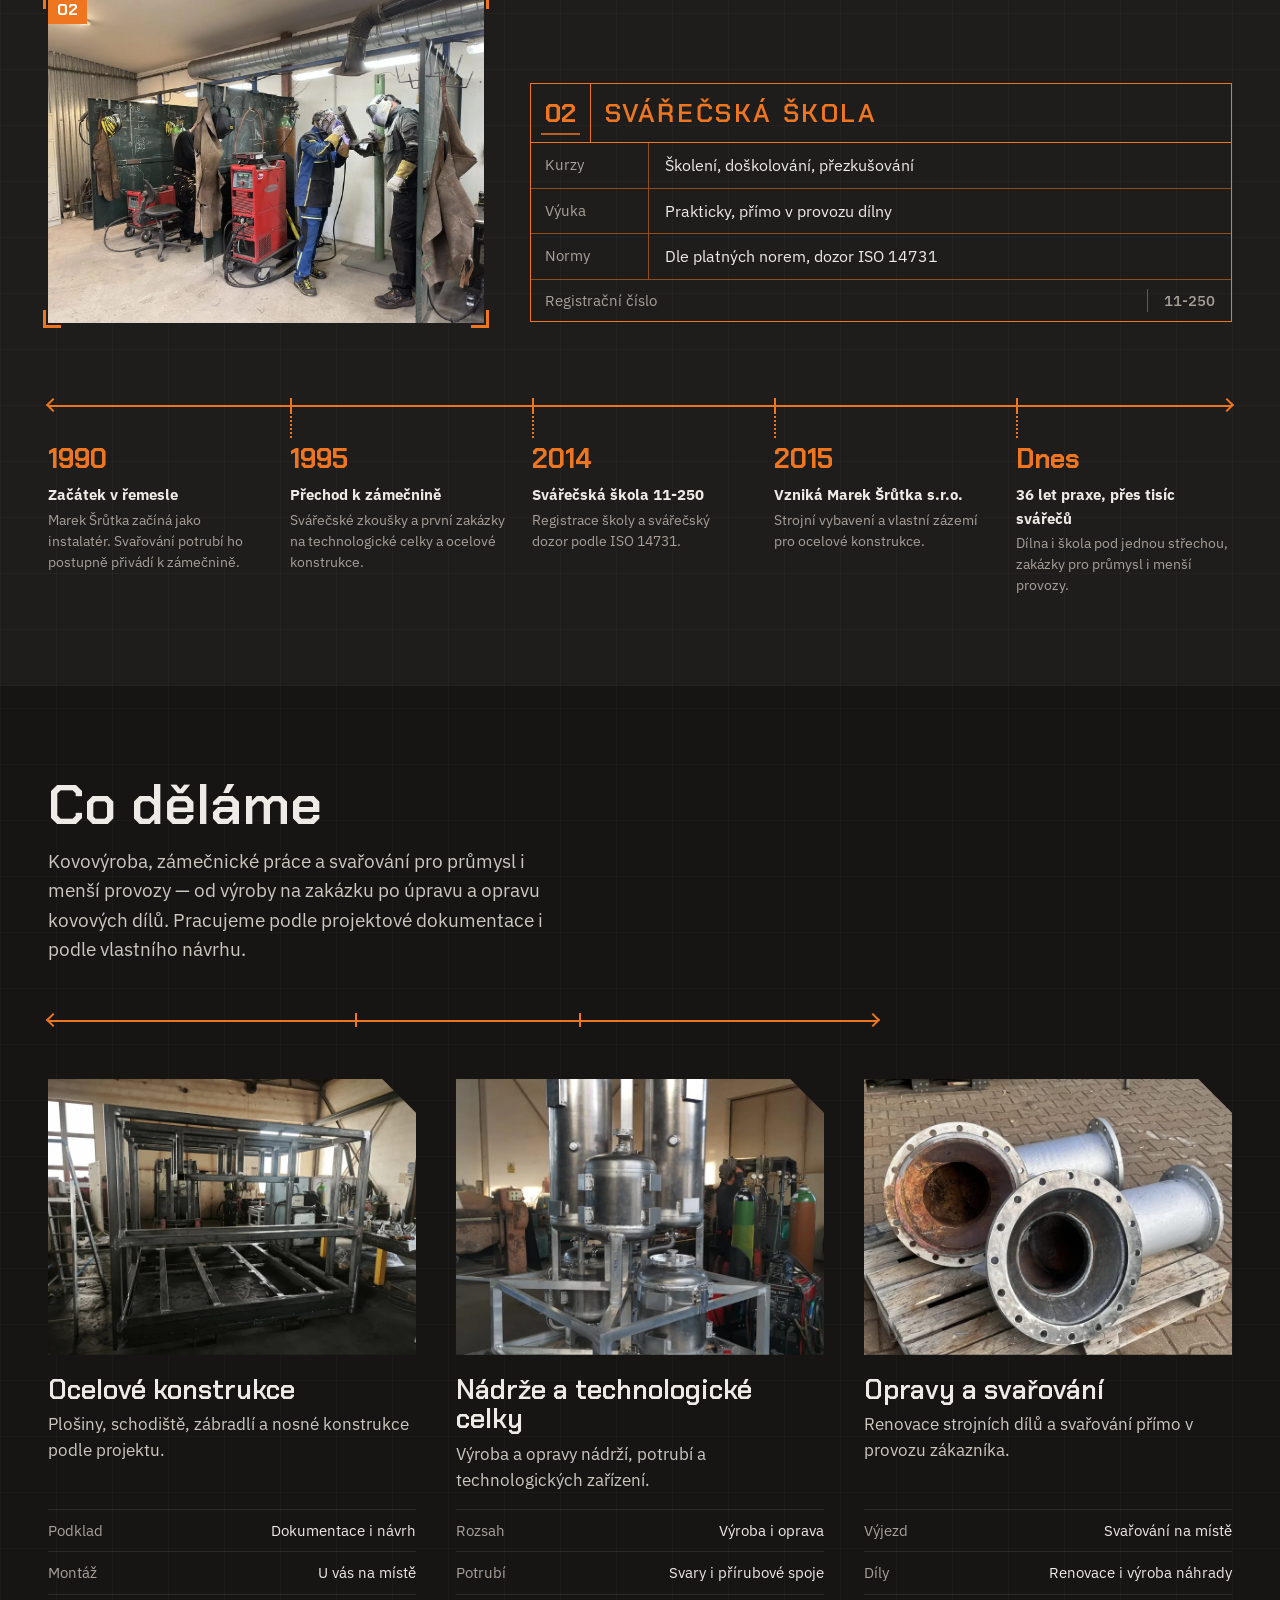
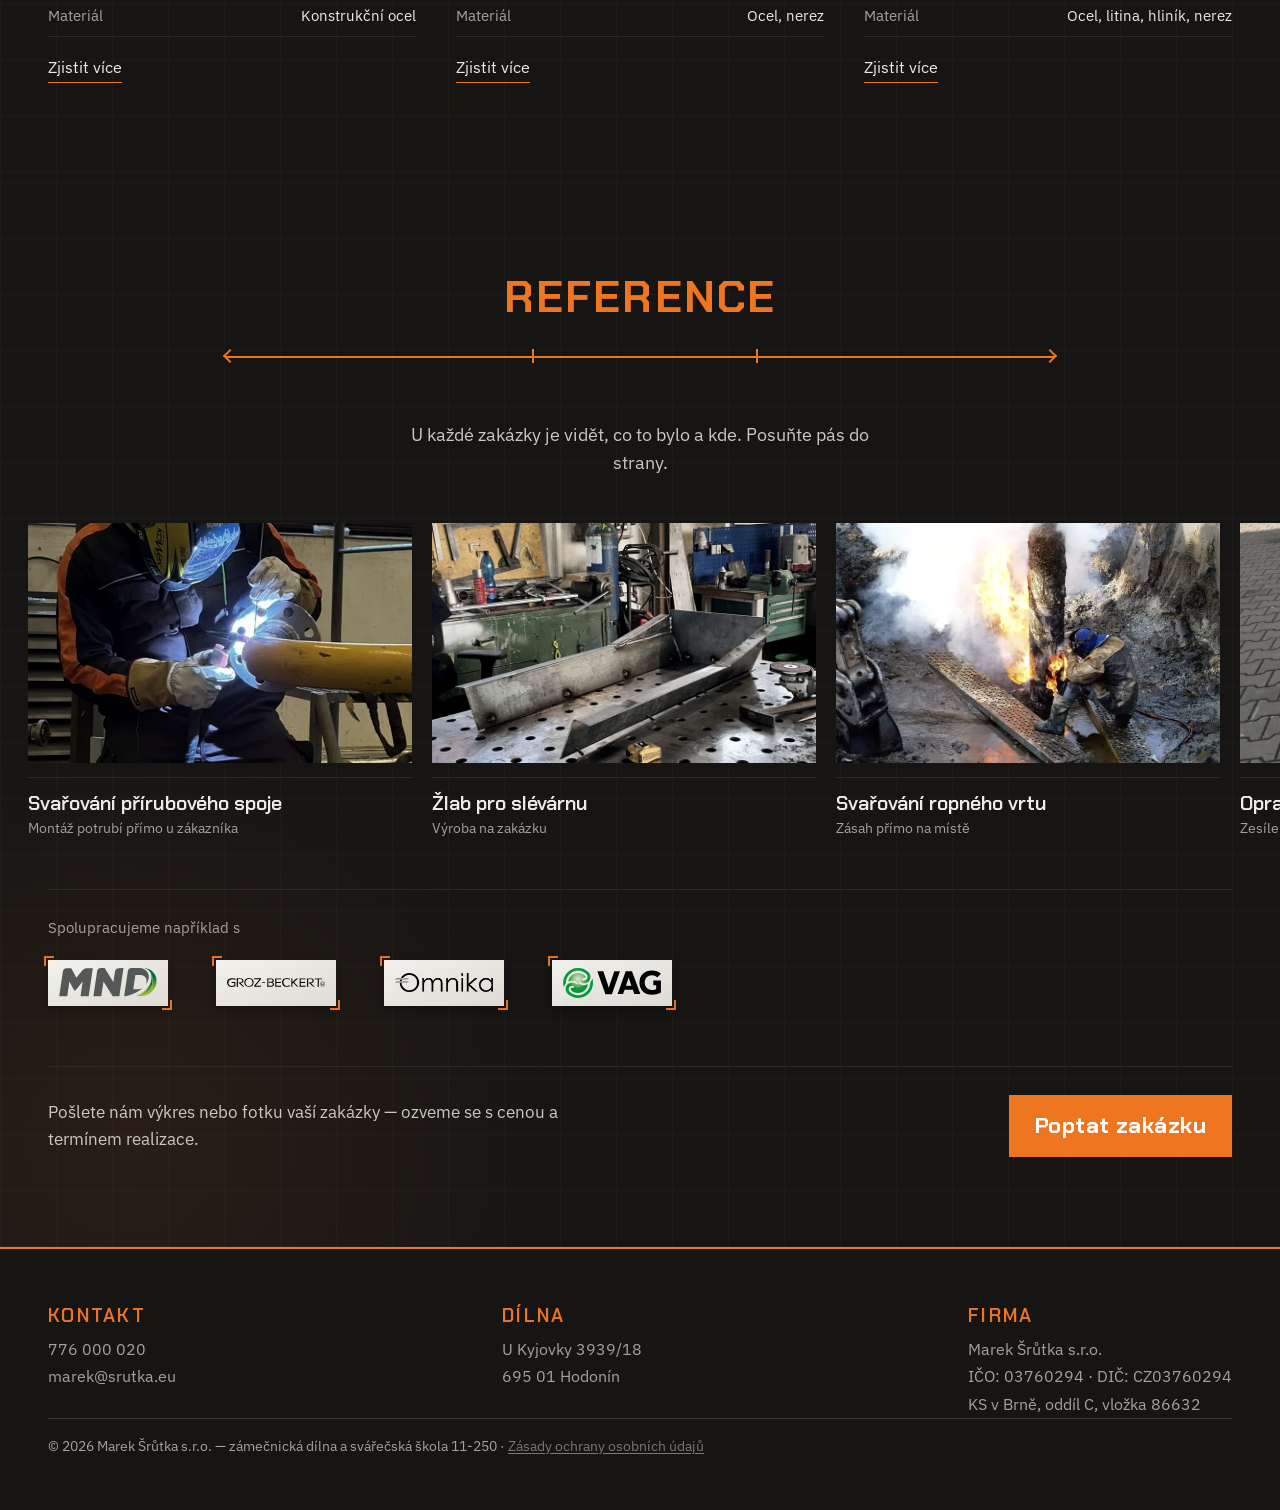
==== commit 827c9135: "přemens ns WEbp" ====
--- a/index.html
+++ b/index.html
@@ -7,7 +7,7 @@
 <meta name="description" content="Kovovýroba a zámečnické práce v Hodoníně — ocelové konstrukce, svařování, opravy dílů. Svářečská škola 11-250: kurzy pro svářeče.">
 <link rel="canonical" href="https://www.srutka.eu/">
 <meta name="theme-color" content="#161514">
-<link rel="icon" type="image/png" href="img/Logo.png">
+<link rel="icon" type="image/webp" href="img/Logo.webp">
 
 <meta property="og:type" content="website">
 <meta property="og:site_name" content="Marek Šrůtka s.r.o.">
@@ -37,8 +37,8 @@
   "url": "https://www.srutka.eu/",
   "telephone": "+420776000020",
   "email": "marek@srutka.eu",
-  "image": "https://www.srutka.eu/img/Logo.png",
-  "logo": "https://www.srutka.eu/img/Logo.png",
+  "image": "https://www.srutka.eu/img/Logo.webp",
+  "logo": "https://www.srutka.eu/img/Logo.webp",
   "address": {
     "@type": "PostalAddress",
     "streetAddress": "U Kyjovky 3939/18",
@@ -109,7 +109,7 @@
   <div class="wrap header-inner">
 
     <a class="brand" href="#top">
-      <img class="brand-mark" src="img/Logo.png" alt="Marek Šrůtka s.r.o.">
+      <img class="brand-mark" src="img/Logo.webp" alt="Marek Šrůtka s.r.o.">
       <span>Marek Šrůtka<span class="brand-suffix"> s.r.o.</span></span>
     </a>
 
@@ -134,7 +134,7 @@
 
   <!-- ===================== HERO ===================== -->
   <section class="hero">
-    <video class="hero-video" autoplay muted loop playsinline preload="auto" poster="img/hero-poster.jpg" src="img/0903_web.mp4"></video>
+    <video class="hero-video" autoplay muted loop playsinline preload="auto" poster="img/hero-poster.webp" src="img/0903_web.mp4"></video>
     <div class="hero-shade" aria-hidden="true"></div>
     <div class="wrap hero-inner">
 
@@ -184,7 +184,7 @@
             <span class="corner tl"></span><span class="corner tr"></span>
             <span class="corner bl"></span><span class="corner br"></span>
             <div class="frame">
-              <img src="img/dilna.jpg" alt="Vjezd do areálu Marek Šrůtka s.r.o. v Hodoníně">
+              <img src="img/dilna.webp" alt="Vjezd do areálu Marek Šrůtka s.r.o. v Hodoníně">
             </div>
           </figure>
 
@@ -193,7 +193,7 @@
             <span class="corner tl"></span><span class="corner tr"></span>
             <span class="corner bl"></span><span class="corner br"></span>
             <div class="frame">
-              <img src="img/skola.jpg" alt="Svařovací pracoviště svářečské školy 11-250">
+              <img src="img/skola.webp" alt="Svařovací pracoviště svářečské školy 11-250">
             </div>
           </figure>
         </div>
@@ -285,7 +285,7 @@
 
         <article class="work-item">
           <div class="work-shot">
-            <img src="img/konstrukce.jpg" alt="Svařovaný ocelový rám vyrobený na zakázku">
+            <img src="img/konstrukce.webp" alt="Svařovaný ocelový rám vyrobený na zakázku">
           </div>
           <h3>Ocelové konstrukce</h3>
           <p>Plošiny, schodiště, zábradlí a nosné konstrukce podle projektu.</p>
@@ -299,7 +299,7 @@
 
         <article class="work-item">
           <div class="work-shot">
-            <img src="img/tlakova-nadoba.jpg" alt="Tlaková nádoba — technologický celek vyrobený na zakázku">
+            <img src="img/tlakova-nadoba.webp" alt="Tlaková nádoba — technologický celek vyrobený na zakázku">
           </div>
           <h3>Nádrže a technologické celky</h3>
           <p>Výroba a opravy nádrží, potrubí a technologických zařízení.</p>
@@ -313,7 +313,7 @@
 
         <article class="work-item">
           <div class="work-shot">
-            <img src="img/opravy.jpg" alt="Renovace strojního dílu svařováním">
+            <img src="img/opravy.webp" alt="Renovace strojního dílu svařováním">
           </div>
           <h3>Opravy a svařování</h3>
           <p>Renovace strojních dílů a svařování přímo v provozu zákazníka.</p>
@@ -342,7 +342,7 @@
 
       <article class="ref-job">
         <div class="ref-frame">
-          <img src="img/svarovani-priruby.jpg" alt="Svařování přírubového spoje na potrubí u zákazníka">
+          <img src="img/svarovani-priruby.webp" alt="Svařování přírubového spoje na potrubí u zákazníka">
         </div>
         <div class="ref-cap">
           <div>
@@ -354,7 +354,7 @@
 
       <article class="ref-job">
         <div class="ref-frame">
-          <img src="img/ref-2.jpg" alt="Ocelový žlab pro slévárnu vyrobený na zakázku">
+          <img src="img/ref-2.webp" alt="Ocelový žlab pro slévárnu vyrobený na zakázku">
         </div>
         <div class="ref-cap">
           <div>
@@ -366,7 +366,7 @@
 
       <article class="ref-job">
         <div class="ref-frame">
-          <img src="img/635749081_18379328938080403_7987225280444223708_n.jpg" alt="Svařování ropného vrtu na místě">
+          <img src="img/635749081_18379328938080403_7987225280444223708_n.webp" alt="Svařování ropného vrtu na místě">
         </div>
         <div class="ref-cap">
           <div>
@@ -378,7 +378,7 @@
 
       <article class="ref-job">
         <div class="ref-frame">
-          <img src="img/ref-5.jpg" alt="Zpevněná a opravená lžíce bagru">
+          <img src="img/ref-5.webp" alt="Zpevněná a opravená lžíce bagru">
         </div>
         <div class="ref-cap">
           <div>
@@ -390,7 +390,7 @@
 
       <article class="ref-job">
         <div class="ref-frame">
-          <img src="img/svarovani-v-terenu.jpg" alt="Svařování potrubí v terénu na místě">
+          <img src="img/svarovani-v-terenu.webp" alt="Svařování potrubí v terénu na místě">
         </div>
         <div class="ref-cap">
           <div>
@@ -409,7 +409,7 @@
         <div class="ref-logo-row">
           <div class="ref-logo"><img src="img/logo-1.svg" alt="MND"></div>
           <div class="ref-logo"><img src="img/logo-2.svg" alt="Groz-Beckert"></div>
-          <div class="ref-logo"><img src="img/logo-3.png" alt="Omnika"></div>
+          <div class="ref-logo"><img src="img/logo-3.webp" alt="Omnika"></div>
           <div class="ref-logo"><img src="img/logo-4.svg" alt="VAG"></div>
 
         </div>
--- a/css/style.css
+++ b/css/style.css
@@ -1089,7 +1089,7 @@
 .map-load{
   position:absolute; inset:0; display:flex; flex-direction:column; align-items:center; justify-content:center;
   gap:14px; text-align:center; padding:24px;
-  background-image:linear-gradient(180deg, rgba(10,9,8,.35) 0%, rgba(10,9,8,.8) 100%), url("../img/mapa-nahled.png");
+  background-image:linear-gradient(180deg, rgba(10,9,8,.35) 0%, rgba(10,9,8,.8) 100%), url("../img/mapa-nahled.webp");
   background-size:cover;
   background-position:center;
 }
